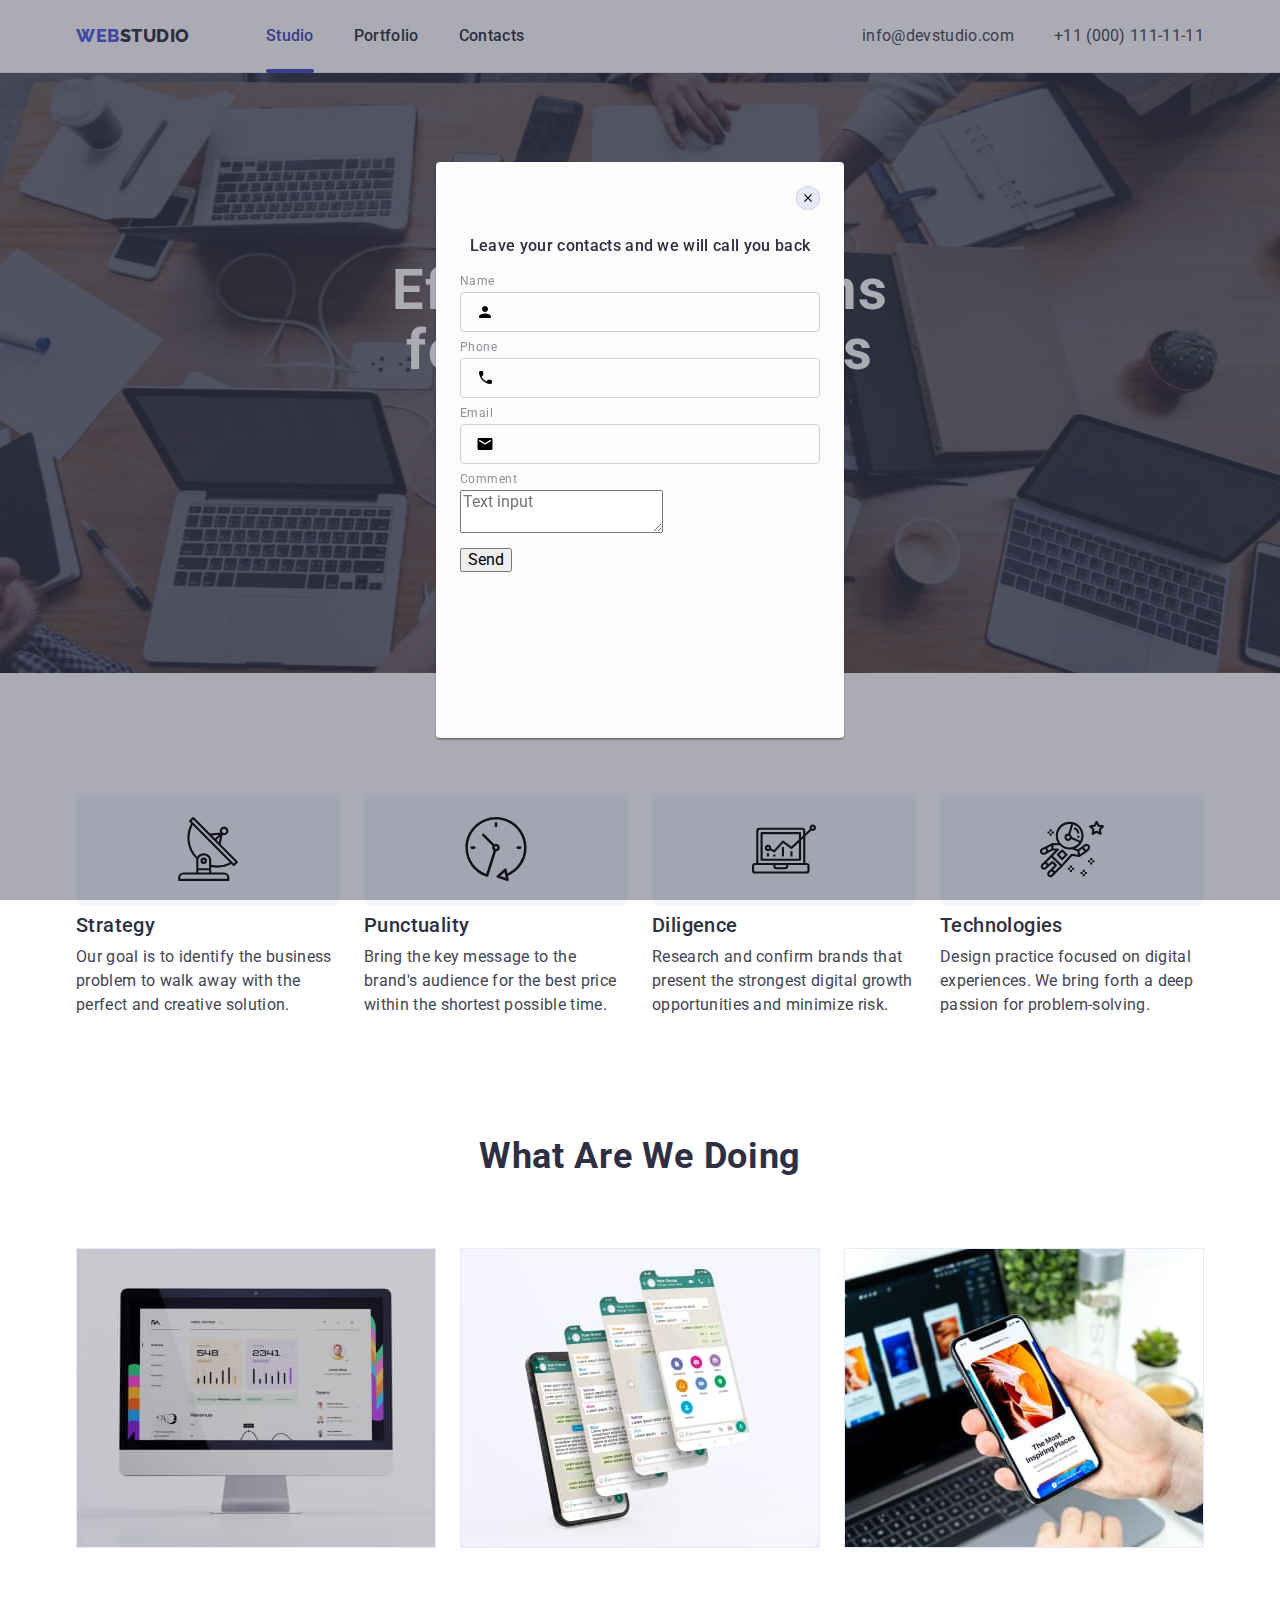
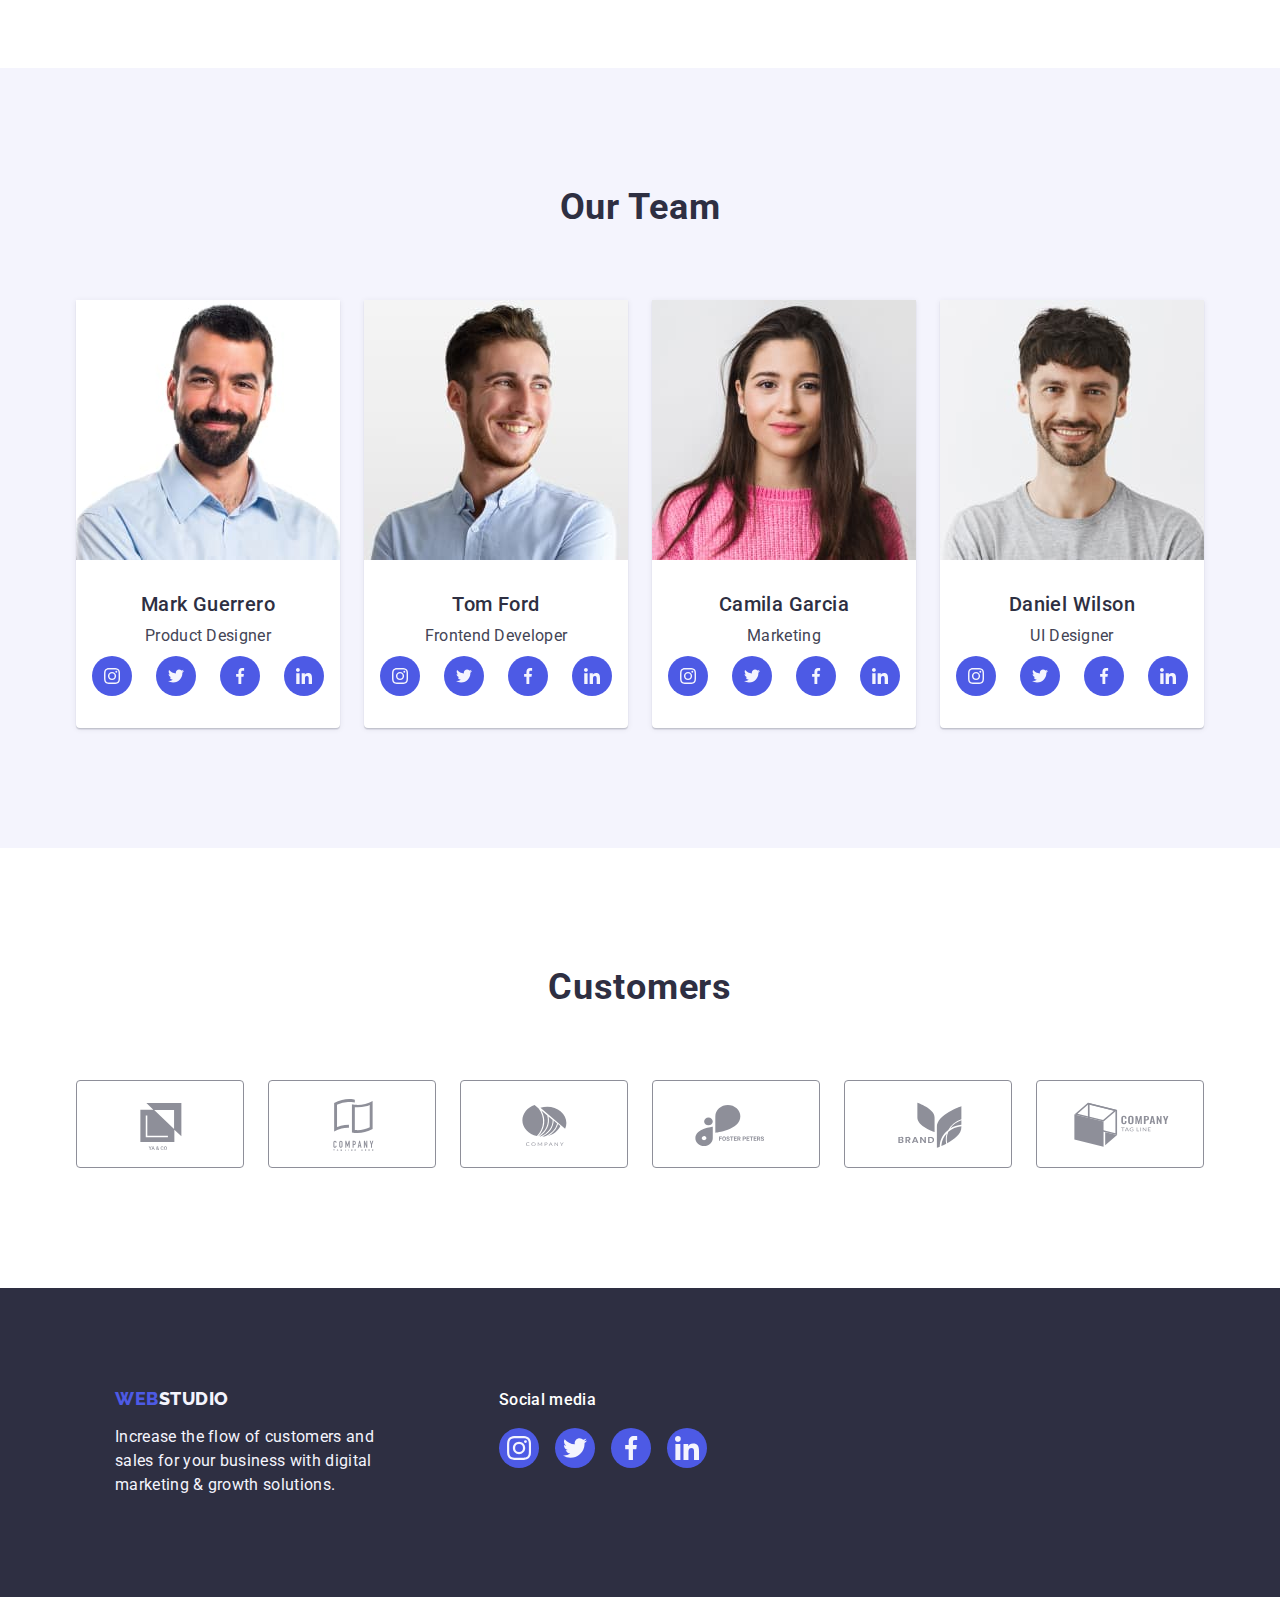
==== index.html @ f5fd7fa8 "up" ====
<!DOCTYPE html>
<html lang="en">
  <head>
    <meta charset="UTF-8" />
    <meta http-equiv="X-UA-Compatible" content="IE=edge" />
    <meta name="viewport" content="width=device-width, initial-scale=1.0" />
    <title>Web Studio</title>
    <link
      rel="stylesheet"
      href="https://cdn.jsdelivr.net/npm/modern-normalize@1.1.0/modern-normalize.min.css"
    />
    <link rel="preconnect" href="https://fonts.googleapis.com" />
    <link rel="preconnect" href="https://fonts.gstatic.com" crossorigin />
    <link
      href="https://fonts.googleapis.com/css2?family=Raleway:wght@800&family=Roboto:wght@400;500;700;900&display=swap"
      rel="stylesheet"
    />
    <link rel="stylesheet" href="./css/style.css" />
  </head>
  <body>
    <!-- Header -->
    <header class="page-header section">
      <div class="container-header">
        <nav class="nav-page">
          <a class="link-logo link" href="./index.html"
            >Web<span class="logo-chank">Studio</span></a
          >
          <ul class="menu-nav list">
            <li class="list-nav">
              <a class="menu-link link underlining" href="./index.html"
                >Studio</a
              >
            </li>
            <li class="list-nav">
              <a class="menu-link link" href="./portfolio.html">Portfolio</a>
            </li>
            <li class="list-nav">
              <a class="menu-link link" href="">Contacts</a>
            </li>
          </ul>
        </nav>
        <address class="address-header">
          <ul class="menu-address list">
            <li class="list-address">
              <a class="menu-link link" href="mailto:info@devstudio.com"
                >info@devstudio.com</a
              >
            </li>
            <li class="list-address">
              <a class="menu-link link" href="tel:+110001111111"
                >+11 (000) 111-11-11</a
              >
            </li>
          </ul>
        </address>
      </div>
    </header>
    <main>
      <!-- Hero  Section 1-->
      <section class="hero section">
        <div class="container-hero">
          <h1 class="title-page">Effective Solutions for Your Business</h1>
          <button class="button-order" type="button" data-modal-open>
            Order Service
          </button>
        </div>
      </section>
      <!-- Skills Section 2 -->
      <section class="skills section">
        <div class="container-skills">
          <h2 class="hidden" hidden>Skills</h2>
          <ul class="menu-skills list">
            <li class="list-skills">
              <div class="icon-container-skills">
                <svg class="icon-svg-skills" width="64" height="64">
                  <use href="./images/icons.svg#icon-antenna"></use>
                </svg>
              </div>
              <h3 class="title-description">Strategy</h3>
              <p class="description">
                Our goal is to identify the business problem to walk away with
                the perfect and creative solution.
              </p>
            </li>
            <li class="list-skills">
              <div class="icon-container-skills">
                <svg class="icon-svg-skills" width="64" height="64">
                  <use href="./images/icons.svg#icon-clock"></use>
                </svg>
              </div>
              <h3 class="title-description">Punctuality</h3>
              <p class="description">
                Bring the key message to the brand's audience for the best price
                within the shortest possible time.
              </p>
            </li>
            <li class="list-skills">
              <div class="icon-container-skills">
                <svg class="icon-svg-skills" width="64" height="64">
                  <use href="./images/icons.svg#icon-diagram"></use>
                </svg>
              </div>
              <h3 class="title-description">Diligence</h3>
              <p class="description">
                Research and confirm brands that present the strongest digital
                growth opportunities and minimize risk.
              </p>
            </li>
            <li class="list-skills">
              <div class="icon-container-skills">
                <svg class="icon-svg-skills" width="64" height="64">
                  <use href="./images/icons.svg#icon-astronaut"></use>
                </svg>
              </div>
              <h3 class="title-description">Technologies</h3>
              <p class="description">
                Design practice focused on digital experiences. We bring forth a
                deep passion for problem-solving.
              </p>
            </li>
          </ul>
        </div>
      </section>
      <!-- Our Work Section 3 -->
      <section class="our-work section">
        <div class="container-our-work">
          <h2 class="title-section">What are we doing</h2>
          <ul class="menu-our-work list">
            <li class="list-our-work">
              <img
                src="./images/work/img-1.jpg"
                alt="monitor that shows the website"
                width="360"
                height="300"
              />
            </li>
            <li class="list-our-work">
              <img
                src="./images/work/img-2.jpg"
                alt="a mobile phone in which the program is depicted on 4 pages"
                width="360"
                height="300"
              />
            </li>
            <li class="list-our-work">
              <img
                src="./images/work/img-3.jpg"
                alt="mobile phone in hand that transfers photos to the laptop on the table"
                width="360"
                height="300"
              />
            </li>
          </ul>
        </div>
      </section>
      <!-- Our Team Section 4 -->
      <section class="our-team section">
        <div class="container-our-team">
          <h2 class="title-section">Our Team</h2>
          <ul class="menu-our-team list">
            <li class="list-our-team">
              <img
                src="./images/team/mark-guerrero.jpg"
                alt="smiling man"
                width="264"
                height="260"
              />
              <div class="container-description">
                <h3 class="title-description">Mark Guerrero</h3>
                <p class="description">Product Designer</p>
                <ul class="menu-social-svg list">
                  <li class="social-list-items">
                    <a href="" class="social-list-link">
                      <svg class="social-svg-icon" width="16" height="16">
                        <use href="./images/icons.svg#icon-instagram"></use>
                      </svg>
                    </a>
                  </li>
                  <li class="social-list-items">
                    <a href="" class="social-list-link">
                      <svg class="social-svg-icon" width="16" height="16">
                        <use href="./images/icons.svg#icon-twitter"></use>
                      </svg>
                    </a>
                  </li>
                  <li class="social-list-items">
                    <a href="" class="social-list-link">
                      <svg class="social-svg-icon" width="16" height="16">
                        <use href="./images/icons.svg#icon-facebook"></use>
                      </svg>
                    </a>
                  </li>
                  <li class="social-list-items">
                    <a href="" class="social-list-link">
                      <svg class="social-svg-icon" width="16" height="16">
                        <use href="./images/icons.svg#icon-linkedin"></use>
                      </svg>
                    </a>
                  </li>
                </ul>
              </div>
            </li>
            <li class="list-our-team">
              <img
                src="./images/team/tom-ford.jpg"
                alt="smiling man"
                width="264"
                height="260"
              />
              <div class="container-description">
                <h3 class="title-description">Tom Ford</h3>
                <p class="description">Frontend Developer</p>
                <ul class="menu-social-svg list">
                  <li class="social-list-items">
                    <a href="" class="social-list-link">
                      <svg class="social-svg-icon" width="16" height="16">
                        <use href="./images/icons.svg#icon-instagram"></use>
                      </svg>
                    </a>
                  </li>
                  <li class="social-list-items">
                    <a href="" class="social-list-link">
                      <svg class="social-svg-icon" width="16" height="16">
                        <use href="./images/icons.svg#icon-twitter"></use>
                      </svg>
                    </a>
                  </li>
                  <li class="social-list-items">
                    <a href="" class="social-list-link">
                      <svg class="social-svg-icon" width="16" height="16">
                        <use href="./images/icons.svg#icon-facebook"></use>
                      </svg>
                    </a>
                  </li>
                  <li class="social-list-items">
                    <a href="" class="social-list-link">
                      <svg class="social-svg-icon" width="16" height="16">
                        <use href="./images/icons.svg#icon-linkedin"></use>
                      </svg>
                    </a>
                  </li>
                </ul>
              </div>
            </li>
            <li class="list-our-team">
              <img
                src="./images/team/camila-garcia.jpg"
                alt="smiling woman"
                width="264"
                height="260"
              />
              <div class="container-description">
                <h3 class="title-description">Camila Garcia</h3>
                <p class="description">Marketing</p>
                <ul class="menu-social-svg list">
                  <li class="social-list-items">
                    <a href="" class="social-list-link">
                      <svg class="social-svg-icon" width="16" height="16">
                        <use href="./images/icons.svg#icon-instagram"></use>
                      </svg>
                    </a>
                  </li>
                  <li class="social-list-items">
                    <a href="" class="social-list-link">
                      <svg class="social-svg-icon" width="16" height="16">
                        <use href="./images/icons.svg#icon-twitter"></use>
                      </svg>
                    </a>
                  </li>
                  <li class="social-list-items">
                    <a href="" class="social-list-link">
                      <svg class="social-svg-icon" width="16" height="16">
                        <use href="./images/icons.svg#icon-facebook"></use>
                      </svg>
                    </a>
                  </li>
                  <li class="social-list-items">
                    <a href="" class="social-list-link">
                      <svg class="social-svg-icon" width="16" height="16">
                        <use href="./images/icons.svg#icon-linkedin"></use>
                      </svg>
                    </a>
                  </li>
                </ul>
              </div>
            </li>
            <li class="list-our-team">
              <img
                src="./images/team/daniel-wilson.jpg"
                alt="smiling man"
                width="264"
                height="260"
              />
              <div class="container-description">
                <h3 class="title-description">Daniel Wilson</h3>
                <p class="description">UI Designer</p>
                <ul class="menu-social-svg list">
                  <li class="social-list-items">
                    <a href="" class="social-list-link">
                      <svg class="social-svg-icon" width="16" height="16">
                        <use href="./images/icons.svg#icon-instagram"></use>
                      </svg>
                    </a>
                  </li>
                  <li class="social-list-items">
                    <a href="" class="social-list-link">
                      <svg class="social-svg-icon" width="16" height="16">
                        <use href="./images/icons.svg#icon-twitter"></use>
                      </svg>
                    </a>
                  </li>
                  <li class="social-list-items">
                    <a href="" class="social-list-link">
                      <svg class="social-svg-icon" width="16" height="16">
                        <use href="./images/icons.svg#icon-facebook"></use>
                      </svg>
                    </a>
                  </li>
                  <li class="social-list-items">
                    <a href="" class="social-list-link">
                      <svg class="social-svg-icon" width="16" height="16">
                        <use href="./images/icons.svg#icon-linkedin"></use>
                      </svg>
                    </a>
                  </li>
                </ul>
              </div>
            </li>
          </ul>
        </div>
      </section>

      <!-- Customers Section 5 -->
      <section class="customers section">
        <div class="container">
          <h2 class="title-section">Customers</h2>
          <ul class="menu-cust-svg">
            <li class="list-item-cust list">
              <a href="" class="link-logo-cust link">
                <svg class="logo-cust-svg" width="104" height="56">
                  <use href="./images/icons.svg#icon-logo-1"></use>
                </svg>
              </a>
            </li>
            <li class="list-item-cust list">
              <a href="" class="link-logo-cust link">
                <svg class="logo-cust-svg" width="104" height="56">
                  <use href="./images/icons.svg#icon-logo-2"></use>
                </svg>
              </a>
            </li>
            <li class="list-item-cust list">
              <a href="" class="link-logo-cust link">
                <svg class="logo-cust-svg" width="104" height="56">
                  <use href="./images/icons.svg#icon-logo-3"></use>
                </svg>
              </a>
            </li>
            <li class="list-item-cust list">
              <a href="" class="link-logo-cust link">
                <svg class="logo-cust-svg" width="104" height="56">
                  <use href="./images/icons.svg#icon-logo-4"></use>
                </svg>
              </a>
            </li>
            <li class="list-item-cust list">
              <a href="" class="link-logo-cust link">
                <svg class="logo-cust-svg" width="104" height="56">
                  <use href="./images/icons.svg#icon-logo-5"></use>
                </svg>
              </a>
            </li>
            <li class="list-item-cust list">
              <a href="" class="link-logo-cust link">
                <svg class="logo-cust-svg" width="104" height="56">
                  <use href="./images/icons.svg#icon-logo-6"></use>
                </svg>
              </a>
            </li>
          </ul>
        </div>
      </section>
    </main>
    <!-- Footer -->
    <footer class="footer-page section">
      <div class="container-footer">
        <div class="container-foot-logo">
          <a class="link-logo link" href="./index.html"
            >Web<span class="logo-chank">Studio</span></a
          >
          <p class="description">
            Increase the flow of customers and sales for your business with
            digital marketing & growth solutions.
          </p>
        </div>
        <div class="container-foot-svg">
          <p class="desc-foot-svg">Social media</p>
          <ul class="menu-social-svg list">
            <li class="social-list-items">
              <a href="" class="social-list-link">
                <svg class="social-svg-icon" width="24" height="24">
                  <use href="./images/icons.svg#icon-instagram"></use>
                </svg>
              </a>
            </li>
            <li class="social-list-items">
              <a href="" class="social-list-link">
                <svg class="social-svg-icon" width="24" height="24">
                  <use href="./images/icons.svg#icon-twitter"></use>
                </svg>
              </a>
            </li>
            <li class="social-list-items">
              <a href="" class="social-list-link">
                <svg class="social-svg-icon" width="24" height="24">
                  <use href="./images/icons.svg#icon-facebook"></use>
                </svg>
              </a>
            </li>
            <li class="social-list-items">
              <a href="" class="social-list-link">
                <svg class="social-svg-icon" width="24" height="24">
                  <use href="./images/icons.svg#icon-linkedin"></use>
                </svg>
              </a>
            </li>
          </ul>
        </div>
      </div>
    </footer>

    <!-- Backdrop JS -->
    <div class="backdrop" data-modal>
      <div class="modal">
        <button class="modal-close-btn" type="button" data-modal-close>
          <svg class="svg-modal-close-btn" width="8" height="8">
            <use href="./images/icons.svg#icon-close-modal"></use>
          </svg>
        </button>

        <!-- DZ-6 -->

        <p class="desc-title-modal-form">
          Leave your contacts and we will call you back
        </p>

        <form class="contact-form">
          <div class="container-lable">
            <label class="form-label" for="user-name">Name</label>
            <div class="container-input-svg">
              <input
                class="contact-form-input"
                type="text"
                name="user-name"
                id="user-name"
                required
                pattern="[a-zA-Zа-яА-ЯіІїЇґҐєЄʼ]+"
              />
              <svg class="svg-cont-input" width="18" height="24">
                <use href="./images/icons.svg#icon-person"></use>
              </svg>
            </div>
          </div>

          <div class="container-lable">
            <label class="form-label" for="tel">Phone</label>
            <div class="container-input-svg">
              <input
                class="contact-form-input"
                type="tel"
                name="tel"
                id="tel"
                required
                pattern="[0-9]{3}-[0-9]{3}-[0-9]{2}-[0-9]{2}"
                title="xxx-xxx-xx-xx"
              />
              <svg class="svg-cont-input" width="18" height="24">
                <use href="./images/icons.svg#icon-phone"></use>
              </svg>
            </div>
          </div>

          <div class="container-lable">
            <label class="form-label" for="mail">Email</label>
            <div class="container-input-svg">
              <input
                class="contact-form-input"
                type="email"
                name="mail"
                id="mail"
                required
              />
              <svg class="svg-cont-input" width="18" height="24">
                <use href="./images/icons.svg#icon-email"></use>
              </svg>
            </div>
          </div>

          <div class="container-lable">
            <label class="form-label" for="comment">Comment</label>
            <textarea
              class="form-textarea"
              name="comment"
              id="comment"
              placeholder="Text input"
            ></textarea>
          </div>

          <!-- 
          <label class="contact-form-field-wrapper">
            <span class="contact-form-field-desc">Comment</span>
            <textarea
              class="contact-form-message"
              name="user_message"
              placeholder="Text input"
            ></textarea>
          </label>

          <label class="contact-form-checkbox-wrapper">
            <input
              class="contact-form-checkbox"
              type="checkbox"
              name="user_policy"
              required
            />
            <svg class="contact-form-own-checkbox" width="20" height="20">
              <use
                class="contact-form-checkmark-icon"
                href="./images/sprite.svg#icon-checkmark"
              ></use>
            </svg>
            I accept the terms and conditions of the Privacy Policy
          </label> -->

          <button type="submit" class="contact-form-submit">Send</button>
        </form>

        <!-- DZ-6 -->
      </div>
    </div>
    <script src="./js/modal.js"></script>
  </body>
</html>
---- css/style.css ----
:root {
  --color-logo: #4d5ae5;
  --color-text-head: #434455;
  --color-text-sec: #2e2f42;
  --color-white-light: #f4f4fd;
  --color-text-hover-focus: #404bbf;
  --bg-color-head: #ffffff;
  --color-border: #e7e9fc;
  --color-svg-logo-cust: #8e8f99;
  --color-svg-social-hov: #31d0aa;
  --trans-time-cubic: 250ms cubic-bezier(0.4, 0, 0.2, 1);
}

h1,
h2,
h3,
p {
  margin-top: 0;
  margin-bottom: 0;
}

ul,
ol {
  margin-top: 0;
  margin-bottom: 0;
  padding-left: 0;
}

img {
  display: block;
}

.list {
  list-style: none;
}

.link {
  text-decoration: none;
}

button {
  cursor: pointer;
}

.section {
  max-width: 1440px;
  margin-left: auto;
  margin-right: auto;
}

body {
  font-family: "Roboto", sans-serif;
  font-size: 16px;
  line-height: 1.5;
  letter-spacing: 0.02em;
  color: var(--color-text-head);
  background-color: var(--bg-color-head);
}

/********** Header **********/
.container-header {
  display: flex;
  width: 1158px;
  margin: 0 auto;
  padding: 0 15px;
}

.page-header .menu-link:hover,
.page-header .menu-link:focus {
  color: var(--color-text-hover-focus);
}

.page-header {
  border-bottom: 1px solid var(--color-border);
  box-shadow: 0px 2px 1px rgba(46, 47, 66, 0.08),
    0px 1px 1px rgba(46, 47, 66, 0.16), 0px 1px 6px rgba(46, 47, 66, 0.08);
}

.nav-page {
  display: flex;
  align-items: center;
}

.menu-nav {
  position: relative;
  display: flex;
  gap: 40px;
}

.link-logo {
  font-family: "Raleway", sans-serif;
  font-weight: 800;
  font-size: 18px;
  line-height: 1.17;
  letter-spacing: 0.03em;
  text-transform: uppercase;
  color: var(--color-logo);
  margin-right: 76px;
}

.nav-page .logo-chank {
  color: var(--color-text-sec);
}

.menu-nav .menu-link {
  font-weight: 500;
  color: var(--color-text-sec);
}

.menu-nav .underlining {
  position: relative;
  color: var(--color-text-hover-focus);
}

.underlining::after {
  position: absolute;
  display: block;
  width: 100%;
  content: "";
  left: 0;
  bottom: -1px;
  height: 4px;
  background-color: var(--color-text-hover-focus);
  border-radius: 2px;
}

.page-header .menu-link {
  display: inline-block;
  padding-top: 24px;
  padding-bottom: 24px;
  transition: color var(--trans-time-cubic);
}

.menu-address {
  display: flex;
  gap: 40px;
}

.address-header {
  font-style: normal;
  margin-left: auto;
}

.menu-address .menu-link {
  color: var(--color-text-head);
}

/********** /Header **********/

/* ********** Hero Section 1 ********** */

.hero {
  padding-top: 188px;
  padding-bottom: 188px;
  background-color: var(--color-text-sec);
  background-image: linear-gradient(
      rgba(46, 47, 66, 0.7),
      rgba(46, 47, 66, 0.7)
    ),
    url("../images/bg/bg.jpg");
  background-size: cover;
  background-position: center;
  background-repeat: no-repeat;
}

.title-page {
  margin-bottom: 48px;
  margin-right: auto;
  margin-left: auto;
  font-weight: 700;
  font-size: 56px;
  line-height: 1.07;
  letter-spacing: 0.02em;
  text-align: center;
  max-width: 496px;
  color: var(--bg-color-head);
}

.button-order {
  margin-right: auto;
  margin-left: auto;
  display: block;
  padding: 16px 32px;
  border: none;
  border-radius: 4px;
  font-weight: 500;
  font-size: 16px;
  line-height: 1.5;
  letter-spacing: 0.04em;
  color: var(--bg-color-head);
  background-color: var(--color-logo);
  box-shadow: 0px 4px 4px rgba(0, 0, 0, 0.15);
  transition: background-color var(--trans-time-cubic);
}

.button-order:hover,
.button-order:focus {
  background-color: var(--color-text-hover-focus);
}
/* ********** /Hero  ********** */

/* ********** Skills Section 2 ********** */

.skills {
  padding-top: 120px;
  padding-bottom: 120px;
}

.container-skills {
  display: flex;
  width: 1158px;
  margin: 0 auto;
  padding: 0 15px;
}

/****** SVG - Skills ******/
.icon-container-skills {
  display: flex;
  justify-content: center;
  align-items: center;
  height: 112px;
  margin-bottom: 8px;
  background: var(--color-white-light);
  border-radius: 4px;
}
/****** /SVG - Skills ******/

.menu-skills {
  display: flex;
  column-gap: 24px;
}

.list-skills {
  width: calc((100% - 3 * 24px) / 4);
}

.title-description {
  margin-bottom: 8px;
  font-weight: 500;
  font-size: 20px;
  line-height: 1.2;
  letter-spacing: 0.02em;
  color: var(--color-text-sec);
}
/* ********** /Skills ********** */

/* ********** Our Work Section 3 ********** */

.our-work {
  padding-bottom: 120px;
}

.container-our-work {
  width: 1158px;
  margin: 0 auto;
  padding: 0 15px;
}

.menu-our-work {
  display: flex;
  column-gap: 24px;
}

.list-our-work {
  width: calc((100% - 2 * 24px) / 3);
}

.title-section {
  margin-bottom: 72px;
  font-weight: 700;
  font-size: 36px;
  line-height: 1.1;
  text-align: center;
  letter-spacing: 0.02em;
  text-transform: capitalize;
  color: var(--color-text-sec);
}
/* ********** /Our Work ********** */

/* ********** Our Team Section 4 ********** */

.our-team {
  background-color: var(--color-white-light);
  padding-top: 120px;
  padding-bottom: 120px;
}

.container-our-team {
  width: 1158px;
  margin: 0 auto;
  padding: 0 15px;
}

.menu-our-team {
  display: flex;
  column-gap: 24px;
}

.list-our-team {
  background-color: var(--bg-color-head);
  width: calc((100% - 2 * 24px) / 3);
  border-radius: 0px 0px 4px 4px;
  box-shadow: 0px 1px 6px rgba(46, 47, 66, 0.08),
    0px 1px 1px rgba(46, 47, 66, 0.16), 0px 2px 1px rgba(46, 47, 66, 0.08);
}

.container-description {
  padding: 32px 0;
}

.container-description .title-description {
  text-align: center;
  margin-bottom: 8px;
}

.container-description .description {
  text-align: center;
  margin-bottom: 8px;
}

/****** SVG - Our Team  ******/
.menu-social-svg {
  display: flex;
  justify-content: center;
  gap: 24px;
}

.social-list-items {
  display: flex;
  justify-content: center;
  align-items: center;
  width: 40px;
  height: 40px;
  border-radius: 50%;
}

.social-list-link {
  width: 100%;
  height: 100%;
  background-color: var(--color-logo);
  border-radius: 50%;
  display: flex;
  justify-content: center;
  align-items: center;
  transition: background-color var(--trans-time-cubic);
}

.social-list-link:hover,
.social-list-link:focus {
  background-color: var(--color-text-hover-focus);
}

.social-svg-icon {
  fill: var(--color-white-light);
}
/****** /SVG ******/

/* ********** /Our Team ********** */

/* ********** Customers Section 5 ********** */

.customers {
  padding: 120px 0;
}

.container {
  width: 1158px;
  margin: 0 auto;
  padding: 0 15px;
}

/****** SVG - Custumers ******/
.menu-cust-svg {
  display: flex;
  gap: 24px;
}

.list-item-cust {
  width: calc((100% - 5 * 24px) / 6);
  height: 88px;
}

.link-logo-cust {
  display: flex;
  justify-content: center;
  align-items: center;
  width: 100%;
  height: 100%;
  border-radius: 4px;

  border: 1px solid var(--color-svg-logo-cust);
  color: var(--color-svg-logo-cust);

  transition: border-color var(--trans-time-cubic),
    color var(--trans-time-cubic);
}

.link-logo-cust:hover,
.link-logo-cust:focus {
  border-color: var(--color-text-hover-focus);
  color: var(--color-text-hover-focus);
}

.logo-cust-svg {
  fill: currentColor;
}
/****** /SVG - Custumers ******/

/* ********** /Customers ********** */

/* ********** Footer ********** */
.footer-page {
  padding: 100px;
  background-color: var(--color-text-sec);
}

.container-footer {
  display: flex;
  align-items: baseline;
  width: 1158px;
  margin: 0 auto;
  padding: 0 15px;
}

.footer-page .description {
  max-width: 264px;
  color: var(--color-white-light);
}

.footer-page .logo-chank {
  color: var(--color-white-light);
}

.footer-page .link-logo {
  display: inline-block;
  margin-bottom: 16px;
}

.container-foot-logo {
  margin-right: 120px;
}

.desc-foot-svg {
  font-weight: 500;
  font-size: 1.5;
  line-height: 24px;
  margin-bottom: 16px;
  color: var(--bg-color-head);
}

/****** SVG - Footer ******/

.container-foot-svg .menu-social-svg {
  gap: 16px;
}

.container-foot-svg .social-list-link:hover,
.container-foot-svg .social-list-link:focus {
  background-color: var(--color-svg-social-hov);
}
/****** /SVG - Footer ******/

/* ********** Hero-Portfolio ********** */

.hero-portfolio {
  padding-top: 96px;
  padding-bottom: 120px;
}

.container-portfolio {
  width: 1158px;
  margin: 0 auto;
  padding: 0 15px;
}

.menu-button {
  display: flex;
  justify-content: center;
  margin-bottom: 72px;
  column-gap: 24px;
}

.button-filter {
  padding: 12px 24px;
  font-weight: 500;
  font-size: 16px;
  line-height: 1.5;
  align-items: center;
  text-align: center;
  letter-spacing: 0.04em;
  color: var(--color-logo);
  background-color: var(--color-white-light);
  border: 1px solid var(--color-border);
  border-radius: 4px;
  transition: color 250ms cubic-bezier(0.4, 0, 0.2, 1),
    background-color 250ms cubic-bezier(0.4, 0, 0.2, 1),
    box-shadow 250ms cubic-bezier(0.4, 0, 0.2, 1),
    border-color var(--trans-time-cubic);
}

.button-filter:hover,
.button-filter:focus {
  color: var(--bg-color-head);
  background: var(--color-text-hover-focus);
  box-shadow: 0px 3px 1px rgba(0, 0, 0, 0.1), 0px 2px 1px rgba(0, 0, 0, 0.08),
    0px 2px 2px rgba(0, 0, 0, 0.12);
  border: 1px solid transparent;
}

.menu-img-card-portf {
  display: flex;
  flex-wrap: wrap;
  column-gap: 24px;
  row-gap: 48px;
}

.link-img-card-portf {
  display: block;
  transition: box-shadow 250ms cubic-bezier(0.4, 0, 0.2, 1);
}

.link-img-card-portf:hover,
.link-img-card-portf:focus {
  box-shadow: 0px 1px 6px rgba(46, 47, 66, 0.08),
    0px 1px 1px rgba(46, 47, 66, 0.16), 0px 2px 1px rgba(46, 47, 66, 0.08);
}

.container-card {
  padding: 32px 16px;
  border: 1px solid var(--color-border);
  border-top: none;
}

.list-img-card-portf:first-child {
  width: calc((100% - 48px) / 3);
}

.title-description {
  margin-bottom: 8px;
}

.menu-img-card-portf .description {
  color: var(--color-text-head);
}

/* ********** /Hero-Portfolio ********** */

/*********** Overlay-Portfolio ***********/

.cont-overlay-card-port {
  position: relative;
  overflow: hidden;
}

.overlay {
  width: 100%;
  height: 100%;
  position: absolute;
  padding: 40px 32px;
  background-color: var(--color-logo);
  color: var(--color-white-light);
  left: 0;
  top: 0;

  overflow: auto;
  transform: translate(0, 100%);
  transition: transform var(--trans-time-cubic);
}

.link-img-card-portf:hover .overlay,
.link-img-card-portf:focus .overlay {
  transform: translateY(0%);
}
/*********** /Overlay-Portfolio ***********/

/*********** Modal-Window ***********/

.backdrop {
  position: fixed;
  z-index: 100;
  top: 0;
  left: 0;
  width: 100%;
  height: 100%;
  background-color: rgba(46, 47, 66, 0.4);
  transition: opacity var(--trans-time-cubic),
    visibility var(--trans-time-cubic);
}

.modal {
  position: absolute;
  top: 50%;
  left: 50%;
  padding: 72px 24px 24px 24px;
  transform: translate(-50%, -50%);
  width: 408px;
  background-color: #fcfcfc;
  box-shadow: 0px 1px 1px rgba(0, 0, 0, 0.14), 0px 1px 3px rgba(0, 0, 0, 0.12),
    0px 2px 1px rgba(0, 0, 0, 0.2);
  border-radius: 4px;
  min-height: 576px;
  transition: transform 250ms cubic-bezier(0.4, 0, 0.2, 1);
}

.modal-close-btn {
  padding: 0;
  position: absolute;
  top: 24px;
  right: 24px;
  display: flex;
  justify-content: center;
  align-items: center;
  width: 24px;
  height: 24px;
  border-radius: 50%;

  background-color: var(--color-border);
  border: 1px solid rgba(0, 0, 0, 0.1);

  transition: background-color var(--trans-time-cubic),
    border var(--trans-time-cubic);
}

.modal-close-btn:hover,
.modal-close-btn:focus {
  background-color: var(--color-text-hover-focus);
  border: none;
}

.svg-modal-close-btn {
  transition: fill var(--trans-time-cubic);
}

.modal-close-btn:hover .svg-modal-close-btn,
.modal-close-btn:focus .svg-modal-close-btn {
  fill: var(--bg-color-head);
}

.backdrop.is-hidden {
  opacity: 0;
  visibility: hidden;
  pointer-events: none;
}

/* ******* DZ-6 ******* */

.desc-title-modal-form {
  display: block;
  font-weight: 500;
  font-size: 16px;
  line-height: 1.5;
  text-align: center;
  letter-spacing: 0.02em;
  margin-bottom: 16px;
  color: var(--color-text-sec);
}

.form-label {
  display: block;
  font-size: 12px;
  line-height: 1.17;
  letter-spacing: 0.04em;
  color: var(--color-svg-logo-cust);
  margin-bottom: 4px;
}

.container-lable {
  margin-bottom: 8px;
}

.contact-form-input {
  width: 100%;
  height: 40px;
  border: 1px solid rgba(46, 47, 66, 0.2);
  background-color: transparent;
  outline: transparent;
  border-radius: 4px;
  padding-left: 38px;

  transition: border-color var(--trans-time-cubic);
}

.contact-form-input:focus {
  outline: none;
  border-color: var(--color-logo);
}

.svg-cont-input {
  position: absolute;
  top: 50%;
  left: 16px;
  transform: translateY(-50%);
  transition: fill var(--trans-time-cubic);
}

.contact-form-input:focus ~ .svg-cont-input {
  fill: var(--color-logo);
}

.container-input-svg {
  display: block;
  position: relative;
}

/*********** /Modal-Window ***********/
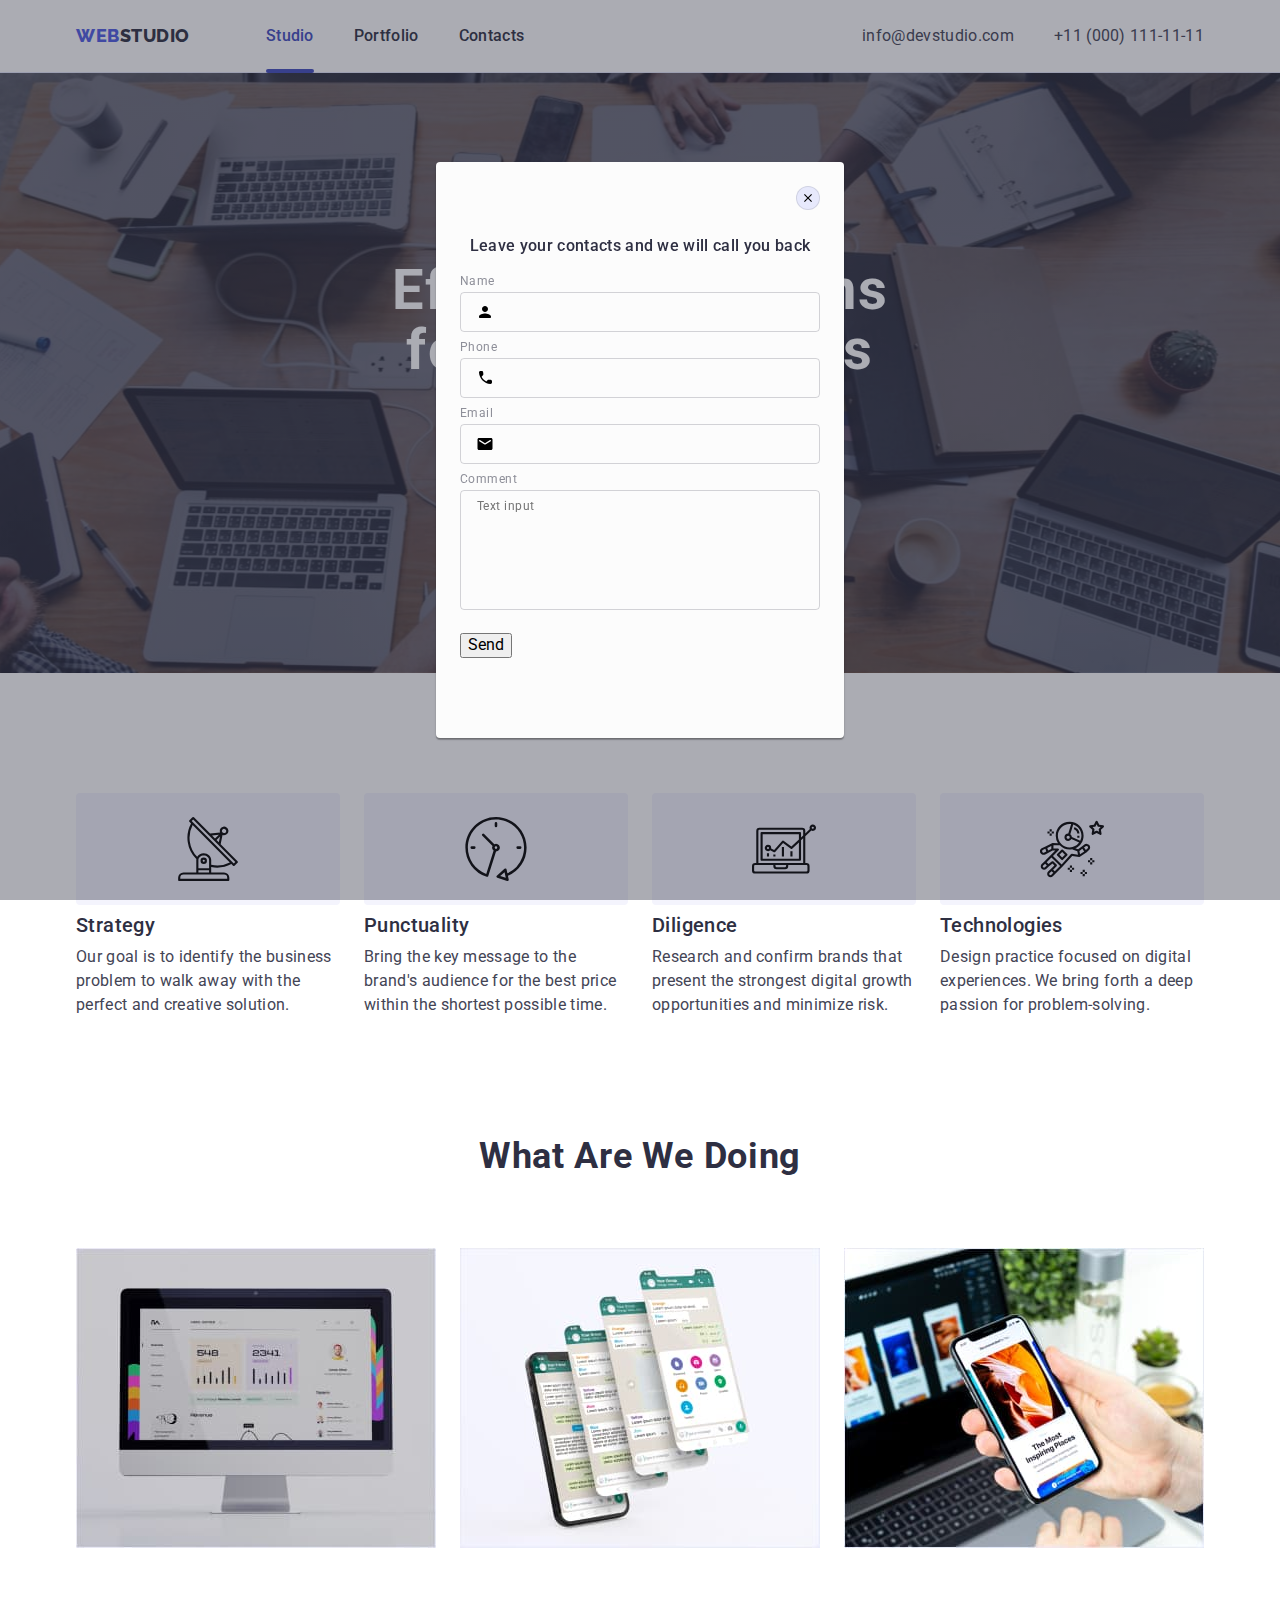
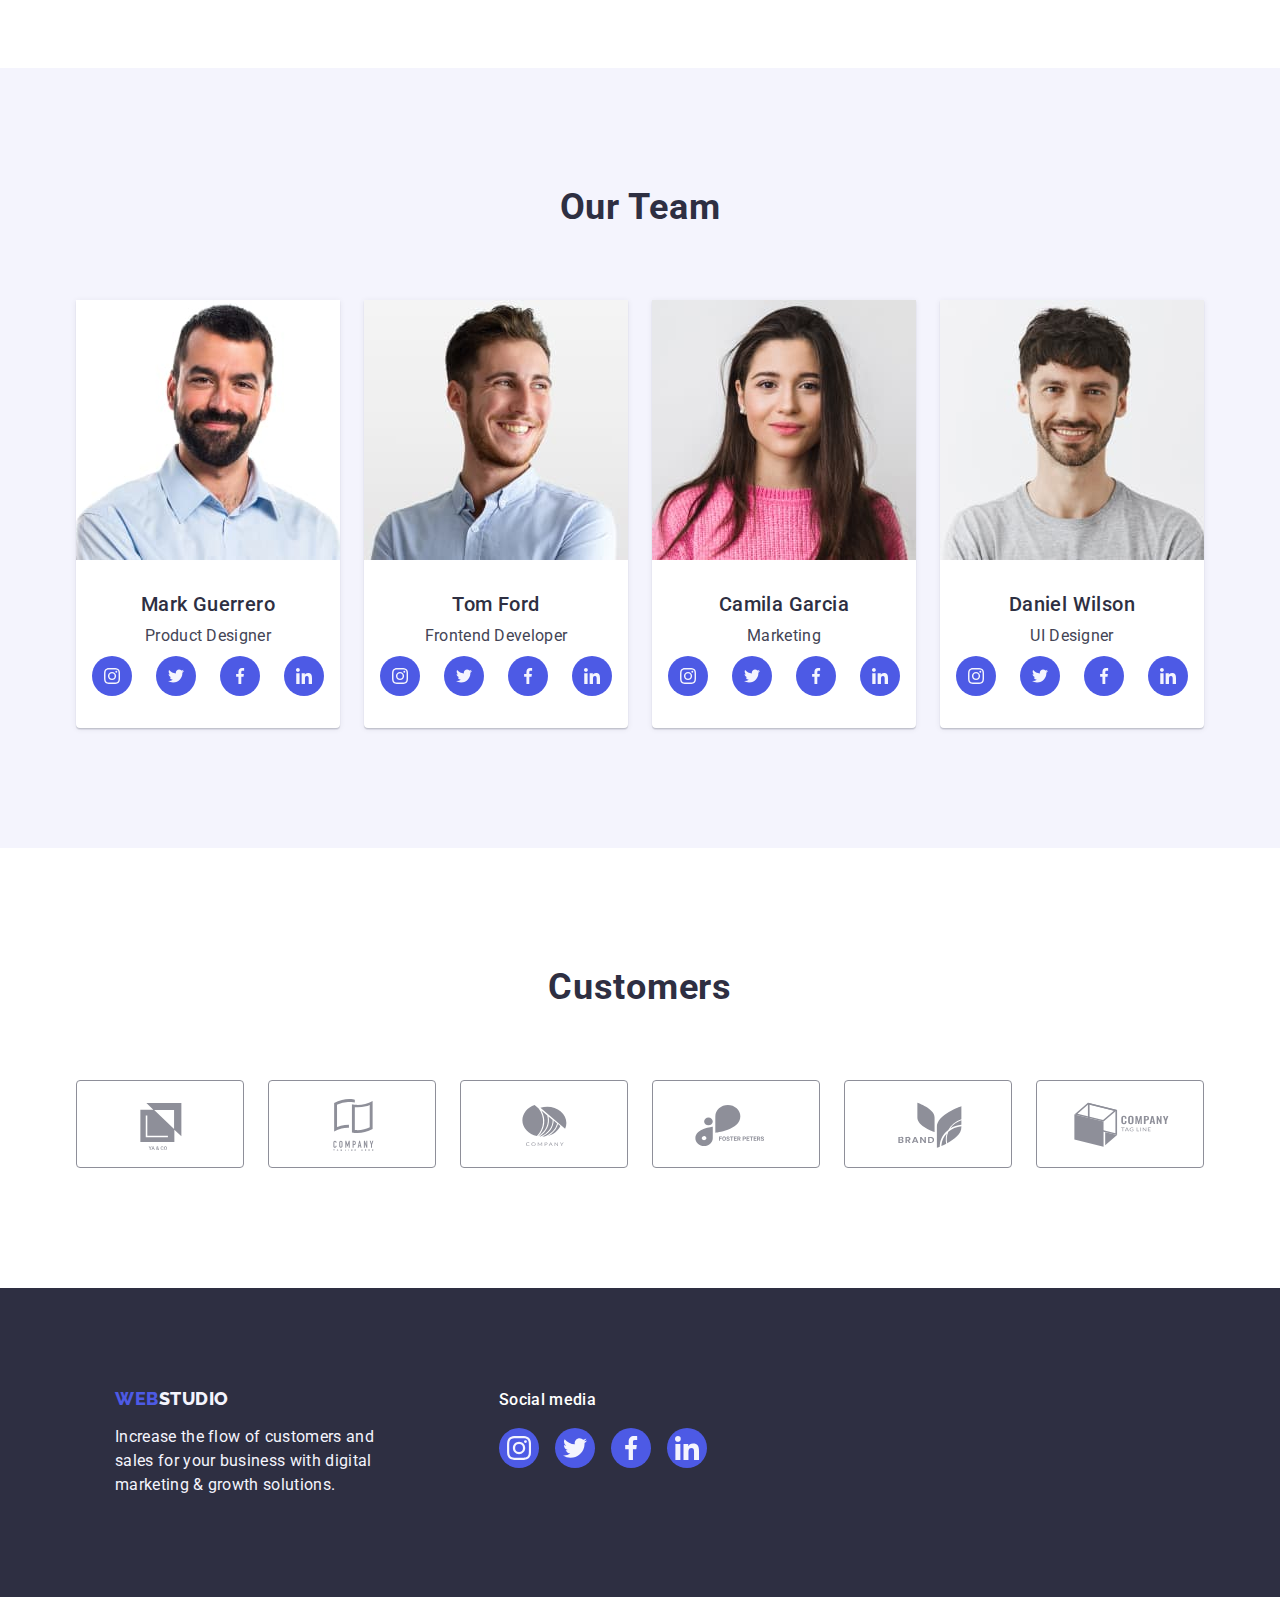
==== commit 5ec28e06: "up" ====
--- a/index.html
+++ b/index.html
@@ -496,12 +496,12 @@
             </div>
           </div>
 
-          <div class="container-lable">
-            <label class="form-label" for="comment">Comment</label>
+          <div class="container-lable-textarea">
+            <label class="form-label" for="user-comment">Comment</label>
             <textarea
-              class="form-textarea"
-              name="comment"
-              id="comment"
+              class="contact-textarea-form-input"
+              name="user-comment"
+              id="user-comment"
               placeholder="Text input"
             ></textarea>
           </div>
--- a/css/style.css
+++ b/css/style.css
@@ -681,7 +681,7 @@
 }
 
 .contact-form-input:focus {
-  outline: none;
+  /* outline: none; */
   border-color: var(--color-logo);
 }
 
@@ -702,4 +702,32 @@
   position: relative;
 }
 
+.container-lable-textarea {
+  margin-bottom: 16px;
+}
+
+.contact-textarea-form-input {
+  width: 100%;
+  padding-left: 16px;
+  padding-top: 8px;
+  height: 120px;
+  font-size: 12px;
+  line-height: 1.17;
+  letter-spacing: 0.04em;
+
+  color: rgba(46, 47, 66, 0.4);
+
+  border: 1px solid rgba(46, 47, 66, 0.2);
+  background-color: transparent;
+  outline: transparent;
+  border-radius: 4px;
+  resize: none;
+  transition: border-color var(--trans-time-cubic);
+}
+
+.contact-form-input:focus {
+  /* outline: none; */
+  border-color: var(--color-logo);
+}
+
 /*********** /Modal-Window ***********/
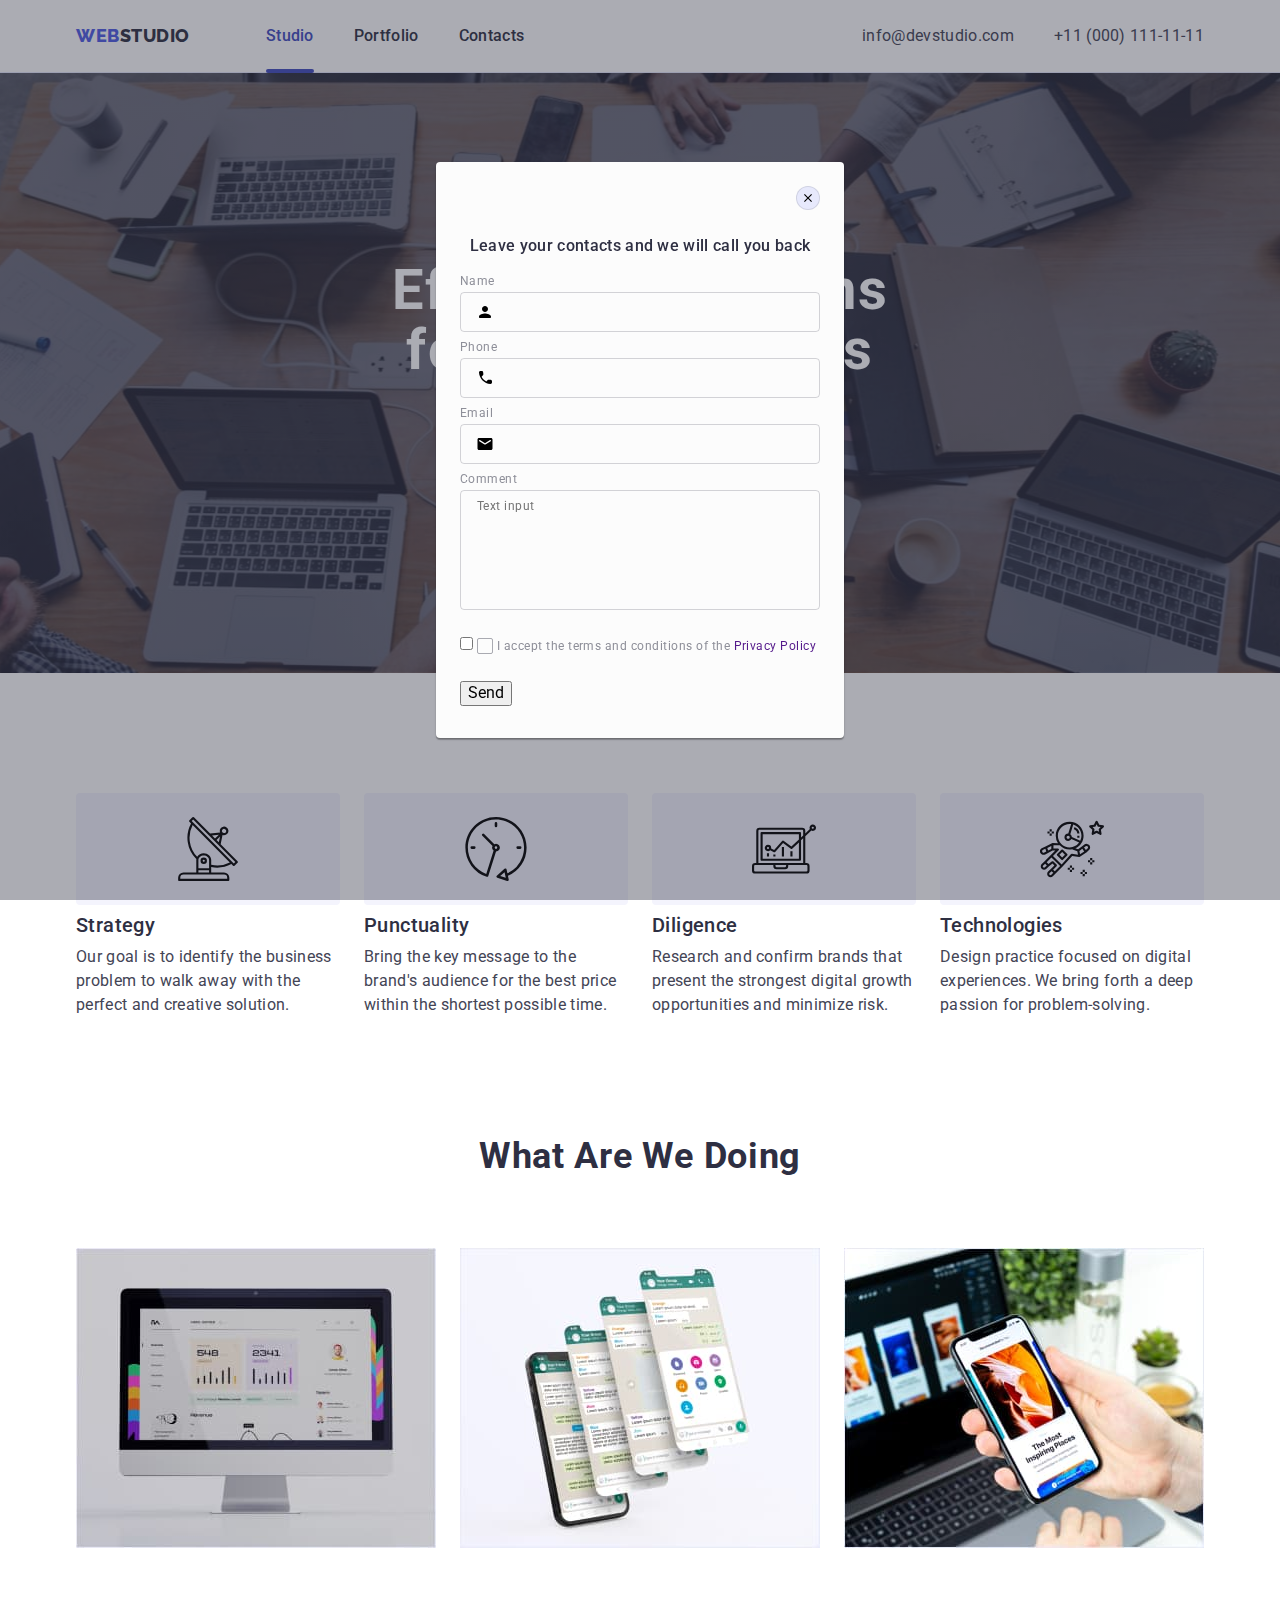
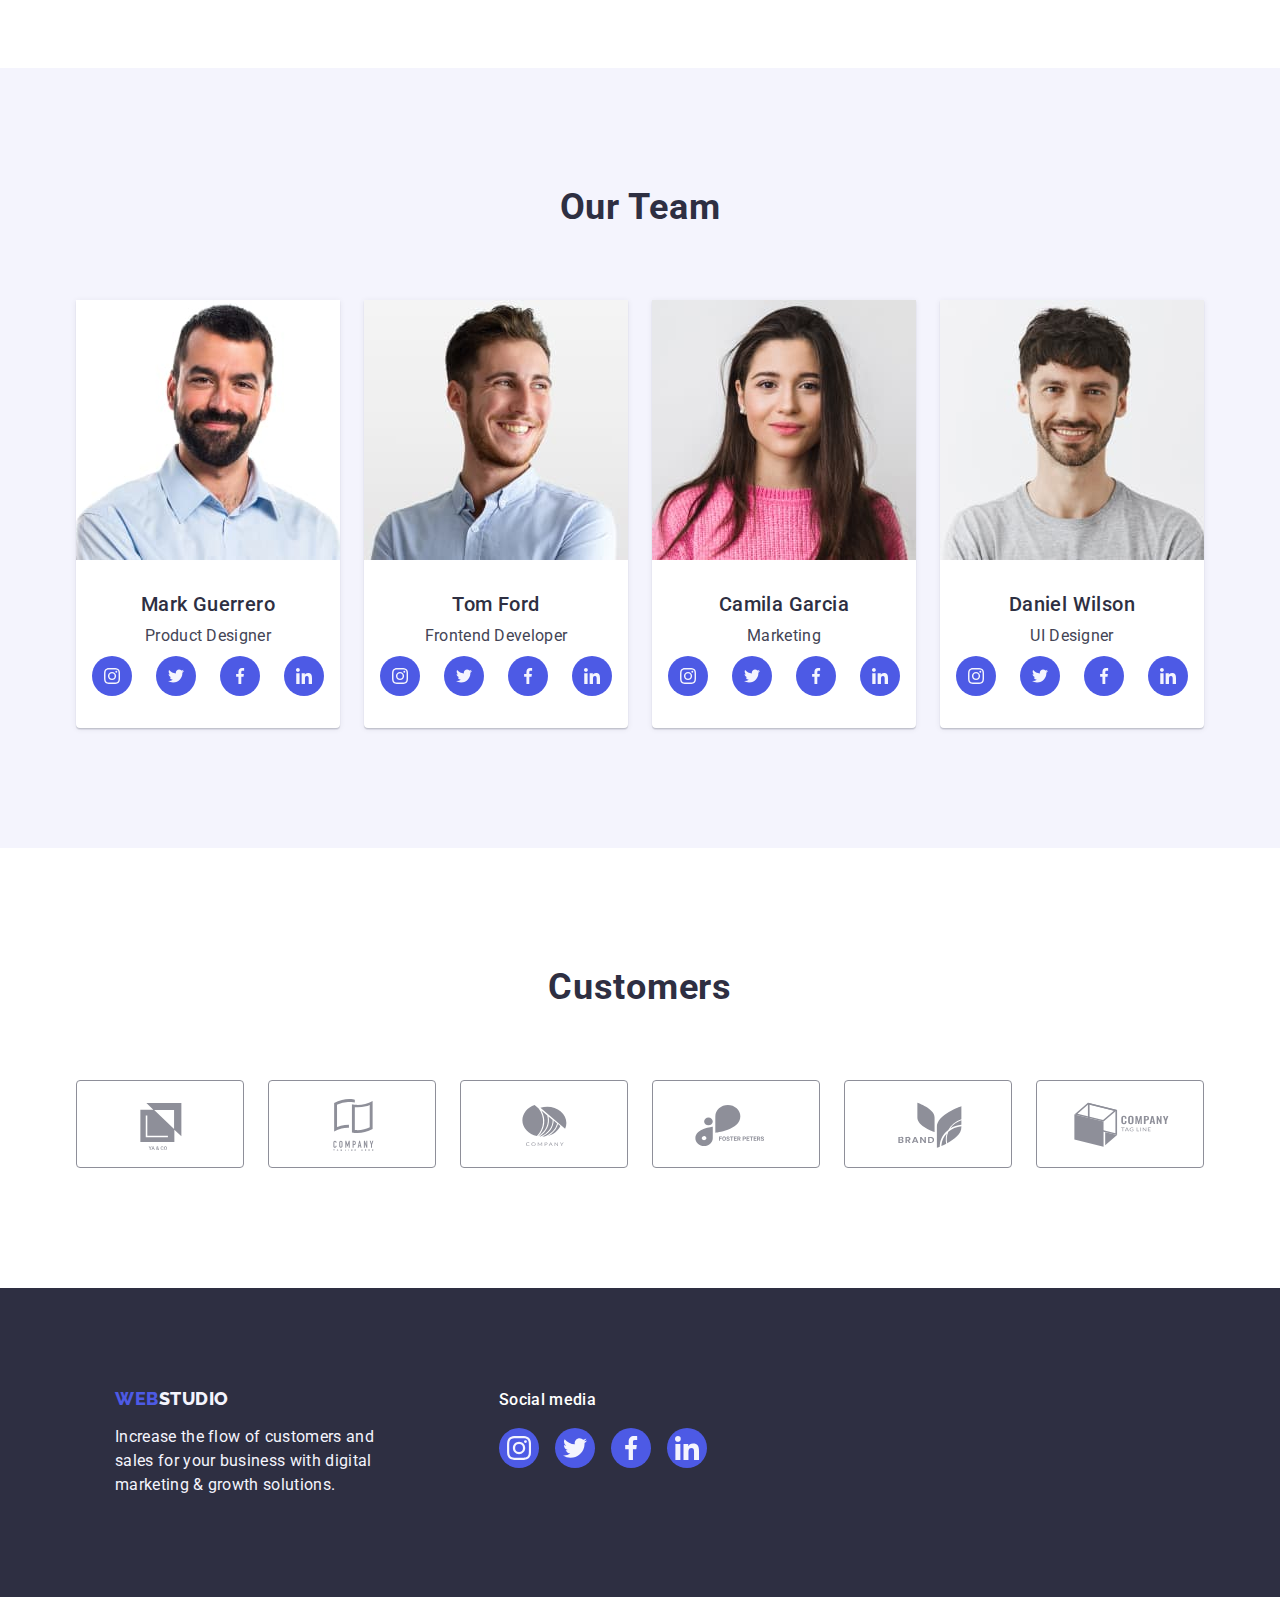
==== commit b004725a: "up" ====
--- a/index.html
+++ b/index.html
@@ -506,31 +506,24 @@
             ></textarea>
           </div>
 
-          <!-- 
-          <label class="contact-form-field-wrapper">
-            <span class="contact-form-field-desc">Comment</span>
-            <textarea
-              class="contact-form-message"
-              name="user_message"
-              placeholder="Text input"
-            ></textarea>
-          </label>
-
-          <label class="contact-form-checkbox-wrapper">
+          <div class="container-chekbox">
             <input
-              class="contact-form-checkbox"
+              class="visually-hidden"
               type="checkbox"
-              name="user_policy"
-              required
+              name="user-privacy"
+              id="user-privacy"
+              value="true"
             />
-            <svg class="contact-form-own-checkbox" width="20" height="20">
-              <use
-                class="contact-form-checkmark-icon"
-                href="./images/sprite.svg#icon-checkmark"
-              ></use>
-            </svg>
-            I accept the terms and conditions of the Privacy Policy
-          </label> -->
+            <label class="form-label-chekbox" for="user-privacy">
+              <span class="container-checkbox-svg"
+                ><svg class="check-icon" width="10" height="8">
+                  <use href="./images/icons.svg#icon-check"></use>
+                </svg>
+              </span>
+              I accept the terms and conditions of the
+              <a href="" class="accept-link link">Privacy Policy</a>
+            </label>
+          </div>
 
           <button type="submit" class="contact-form-submit">Send</button>
         </form>
--- a/css/style.css
+++ b/css/style.css
@@ -681,7 +681,6 @@
 }
 
 .contact-form-input:focus {
-  /* outline: none; */
   border-color: var(--color-logo);
 }
 
@@ -708,8 +707,7 @@
 
 .contact-textarea-form-input {
   width: 100%;
-  padding-left: 16px;
-  padding-top: 8px;
+  padding: 8px 16px;
   height: 120px;
   font-size: 12px;
   line-height: 1.17;
@@ -725,9 +723,30 @@
   transition: border-color var(--trans-time-cubic);
 }
 
-.contact-form-input:focus {
-  /* outline: none; */
+.contact-textarea-form-input:focus {
   border-color: var(--color-logo);
 }
 
+.container-chekbox {
+  margin-bottom: 24px;
+}
+
+.form-label-chekbox {
+  font-size: 12px;
+  line-height: 1.17;
+  letter-spacing: 0.04em;
+  color: var(--color-svg-logo-cust);
+}
+
+.container-checkbox-svg {
+  display: inline-flex;
+  align-items: center;
+  justify-content: center;
+  width: 16px;
+  height: 16px;
+  border: 1px solid rgba(46, 47, 66, 0.4);
+  border-radius: 2px;
+  fill: transparent;
+}
+
 /*********** /Modal-Window ***********/
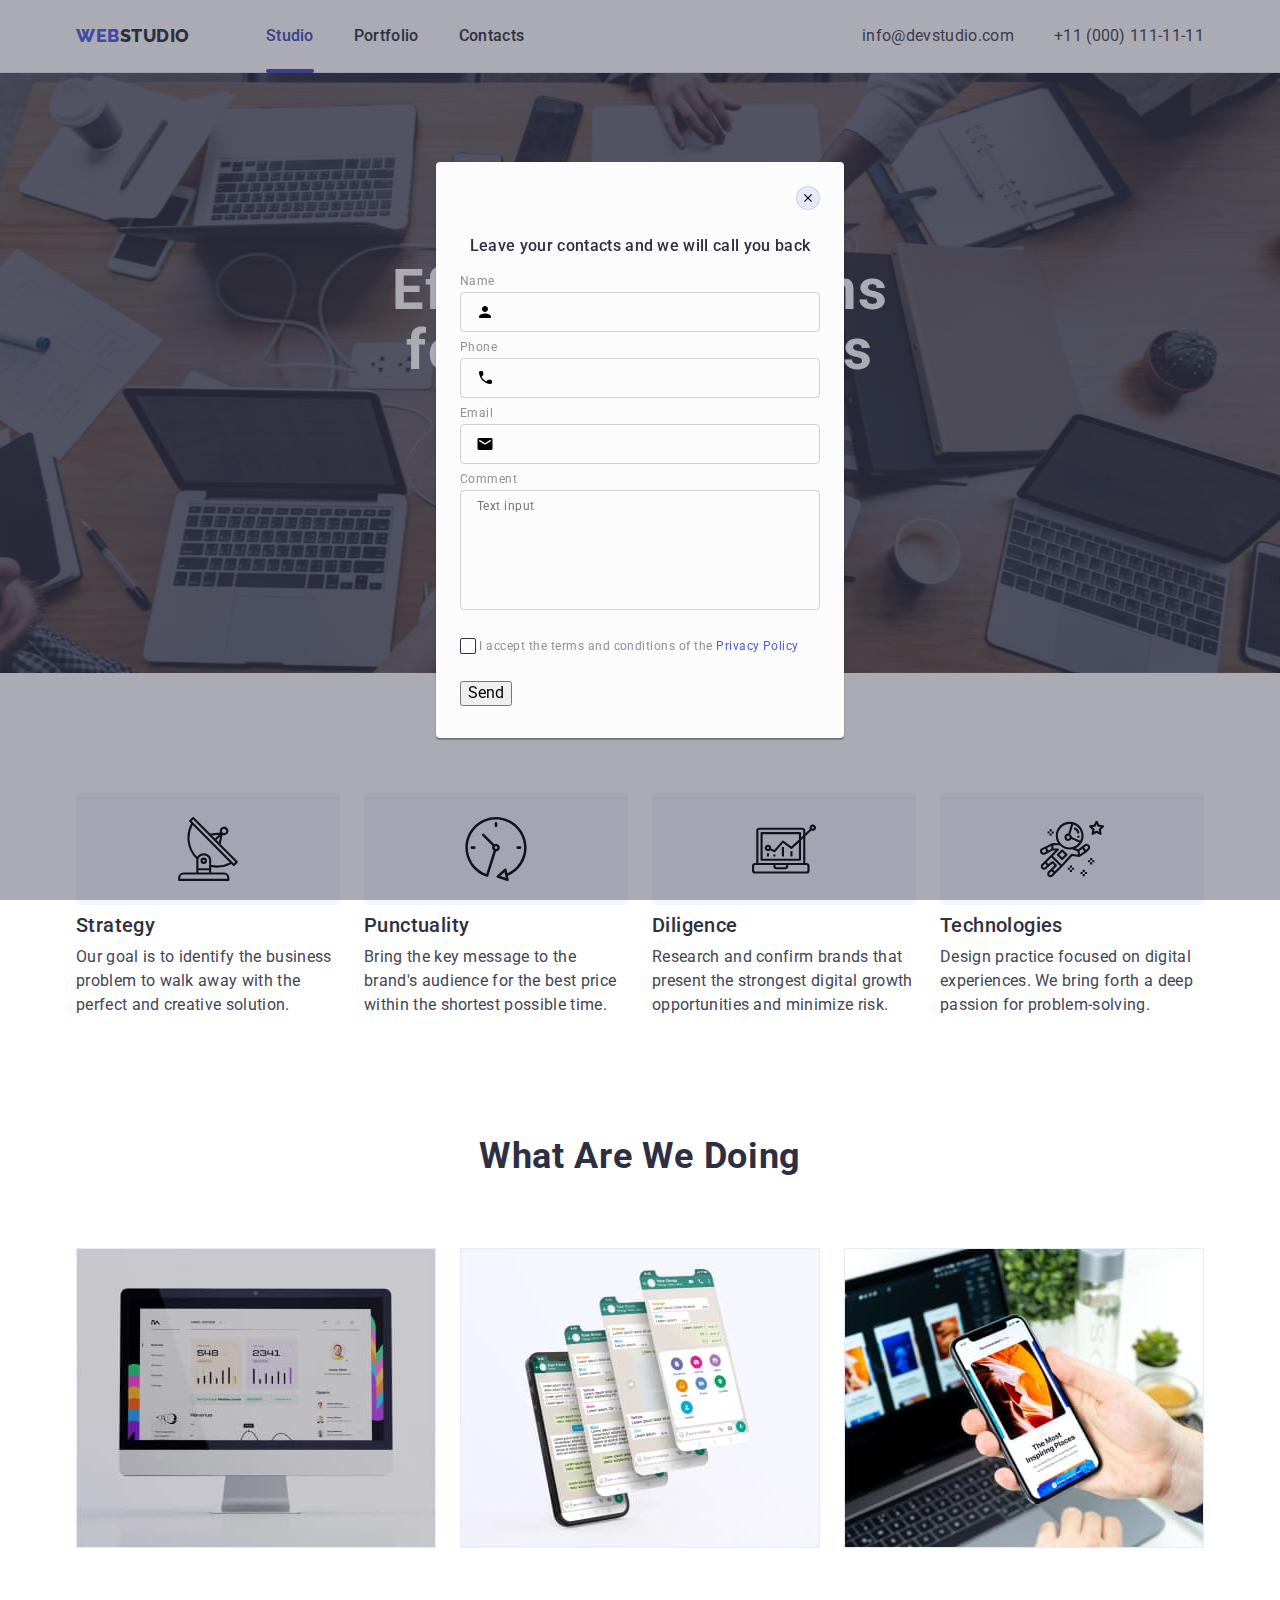
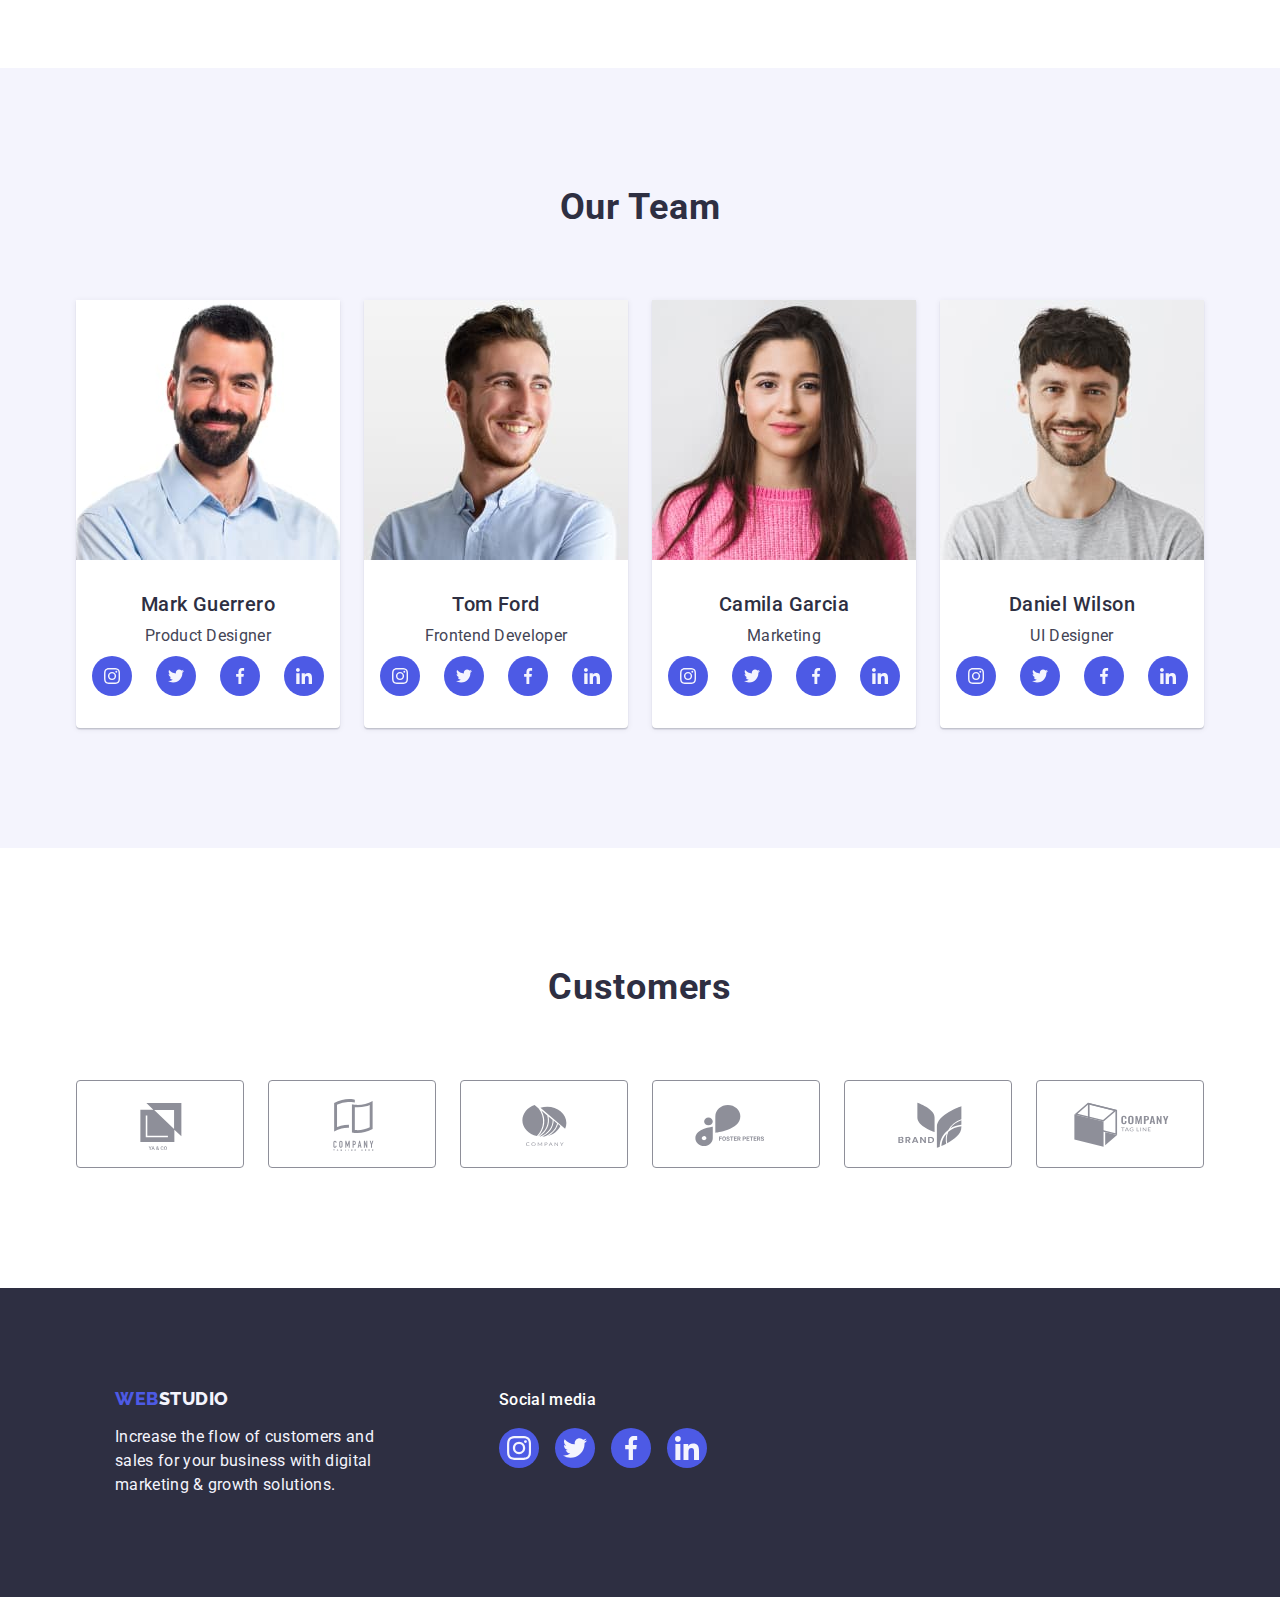
==== commit b28b33e1: "up" ====
--- a/index.html
+++ b/index.html
@@ -508,7 +508,7 @@
 
           <div class="container-chekbox">
             <input
-              class="visually-hidden"
+              class="chek-box visually-hidden"
               type="checkbox"
               name="user-privacy"
               id="user-privacy"
--- a/css/style.css
+++ b/css/style.css
@@ -692,7 +692,7 @@
   transition: fill var(--trans-time-cubic);
 }
 
-.contact-form-input:focus ~ .svg-cont-input {
+.contact-form-input:focus + .svg-cont-input {
   fill: var(--color-logo);
 }
 
@@ -744,9 +744,35 @@
   justify-content: center;
   width: 16px;
   height: 16px;
-  border: 1px solid rgba(46, 47, 66, 0.4);
+  border: 1px solid var(--color-text-sec);
   border-radius: 2px;
   fill: transparent;
 }
 
+.chek-box:checked + .form-label-chekbox .container-checkbox-svg {
+  background-color: var(--color-text-hover-focus);
+  border: none;
+}
+
+.chek-box:checked + .form-label-chekbox .container-checkbox-svg .check-icon {
+  fill: #ffffff;
+  border-color: #404bbf;
+}
+
+.accept-link {
+  color: var(--color-logo);
+}
+
+.visually-hidden {
+  position: absolute;
+  white-space: nowrap;
+  width: 1px;
+  height: 1px;
+  overflow: hidden;
+  border: 0;
+  padding: 0;
+  clip: rect(0 0 0 0);
+  clip-path: inset(50%);
+  margin: -1px;
+}
 /*********** /Modal-Window ***********/
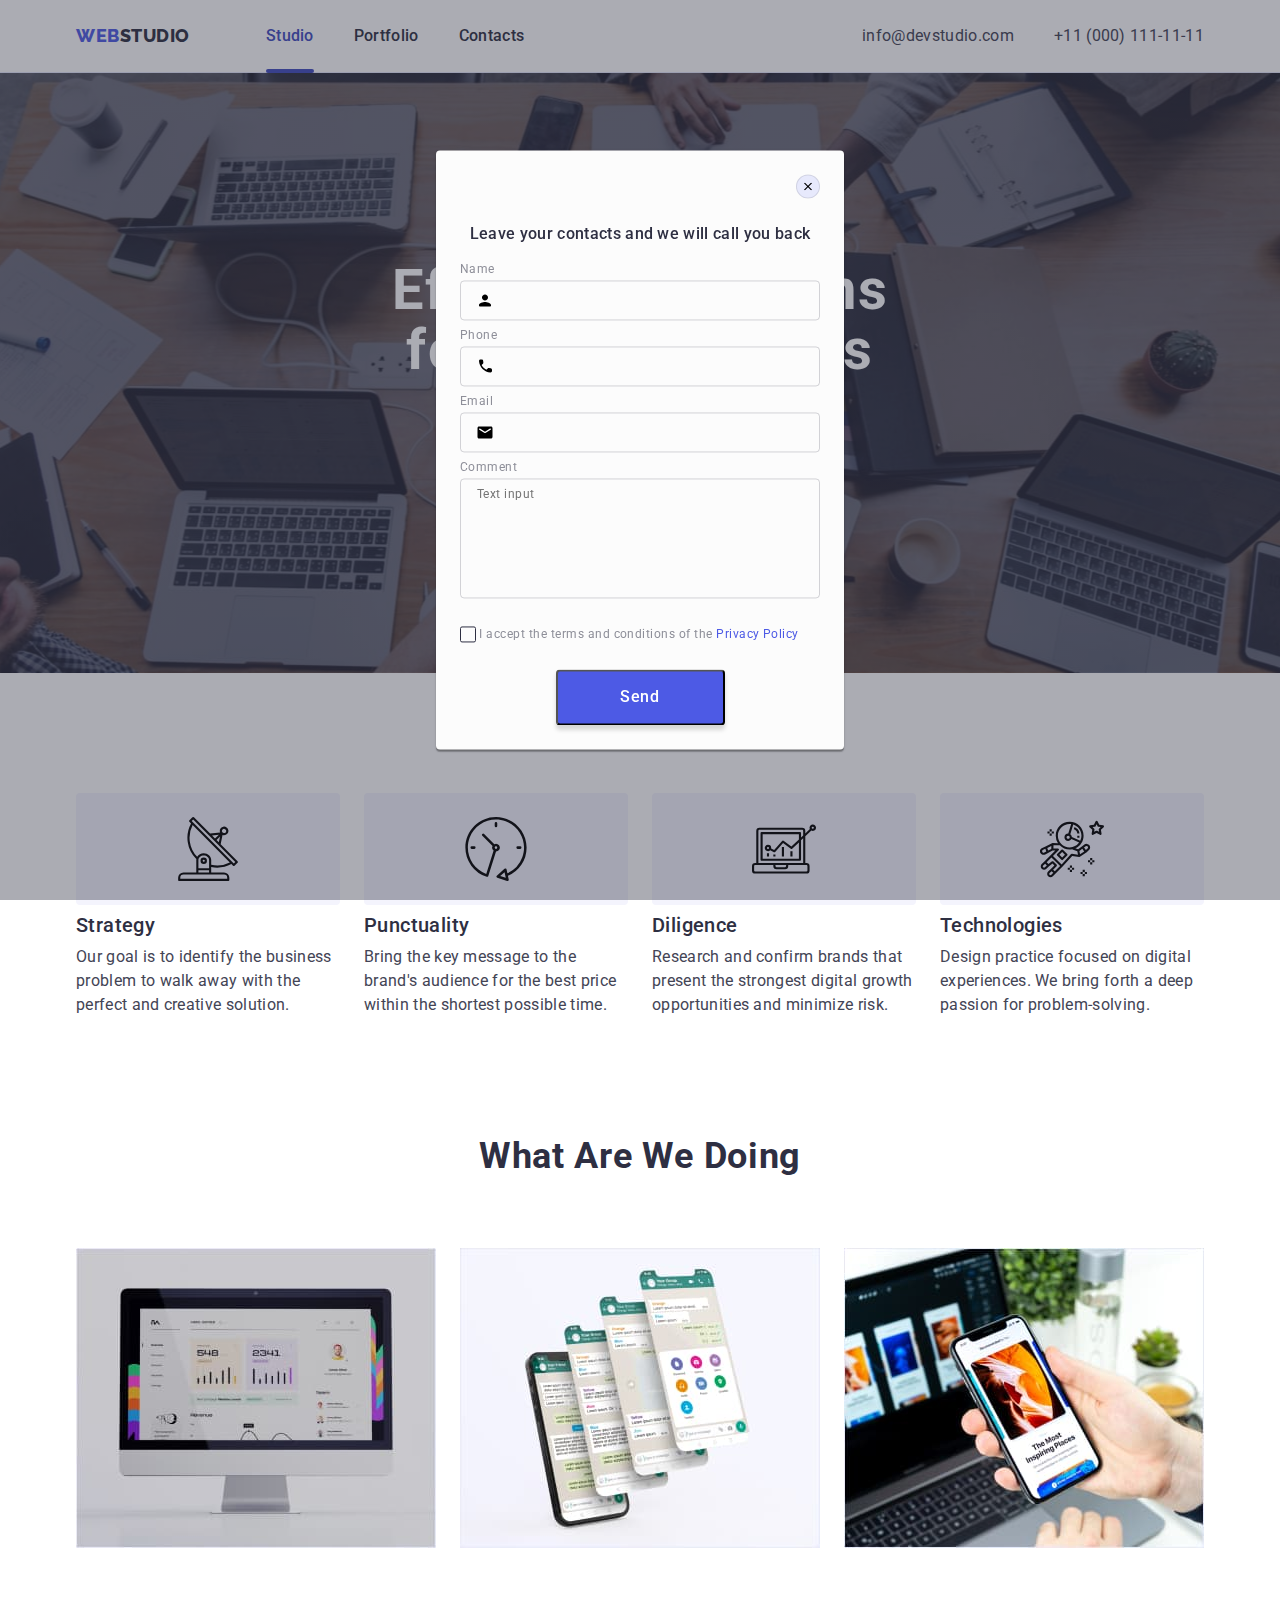
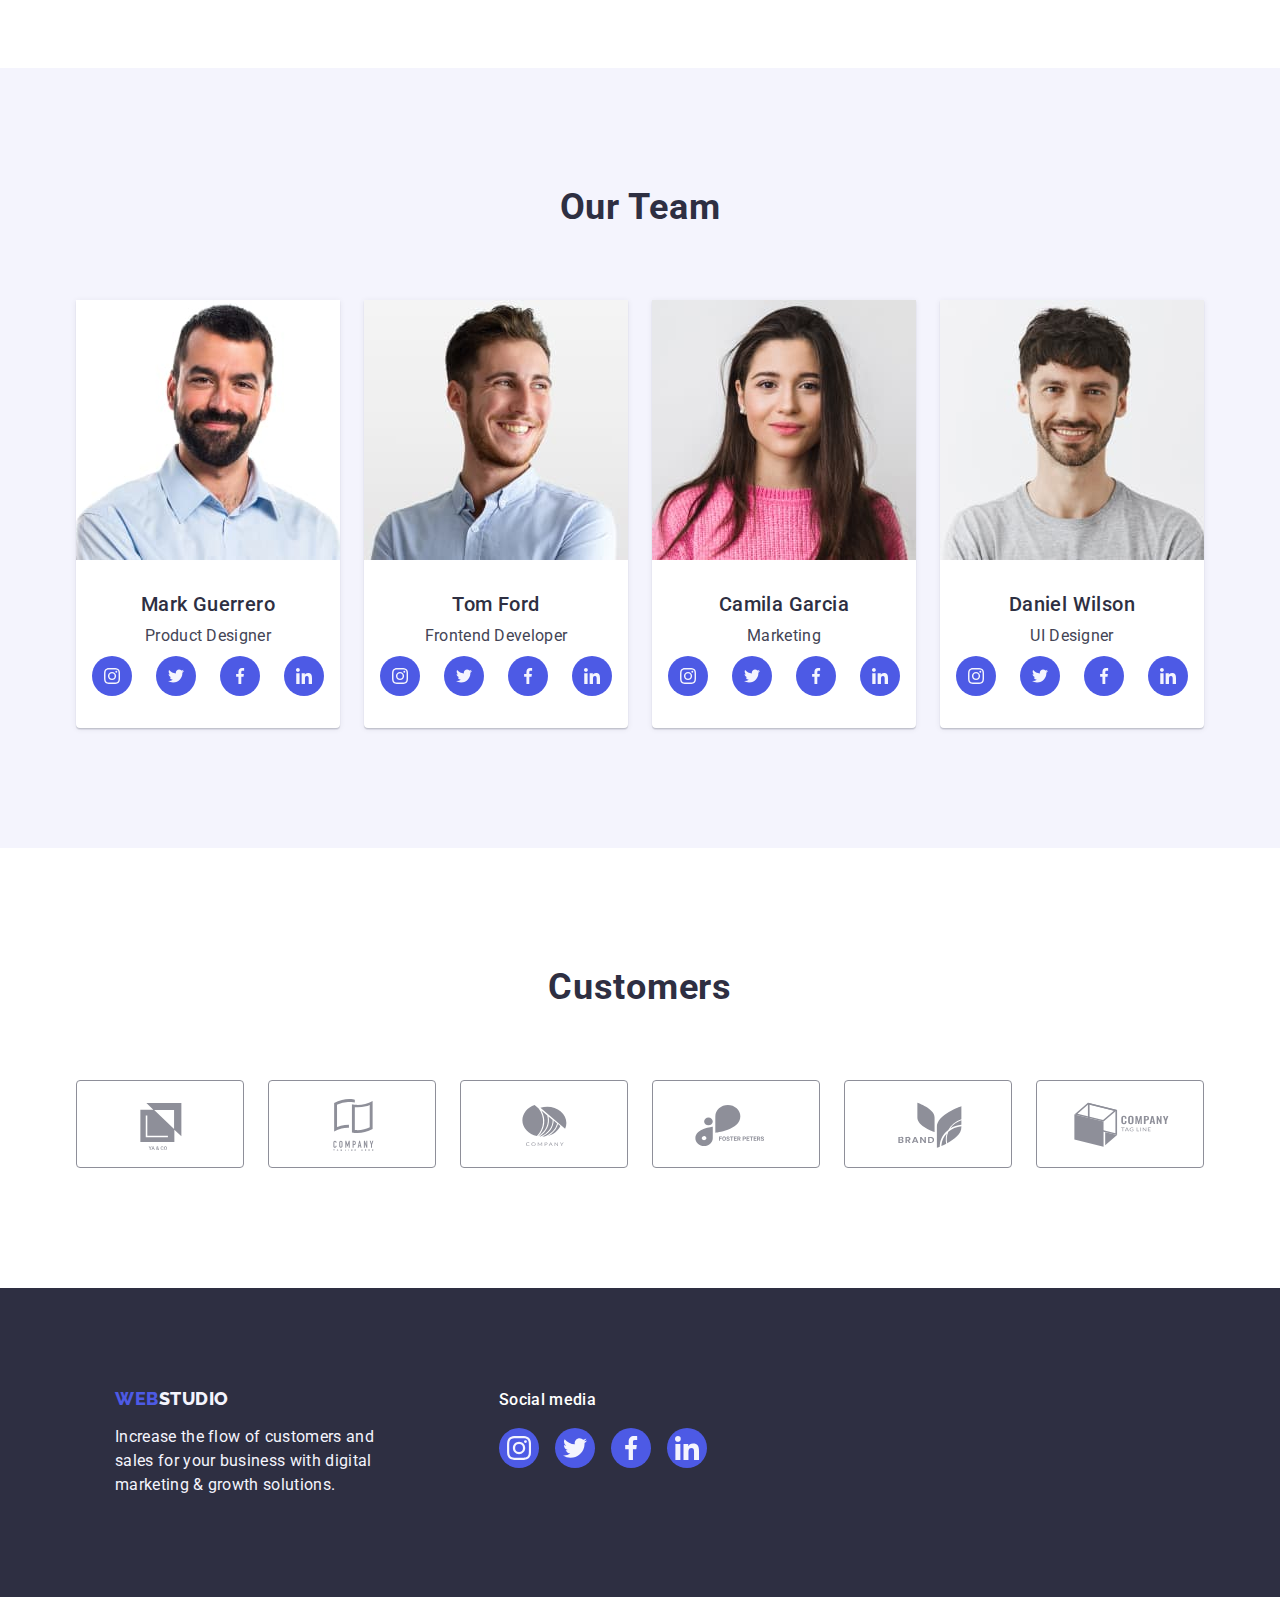
==== commit fbf5e9ae: "up" ====
--- a/index.html
+++ b/index.html
@@ -525,7 +525,7 @@
             </label>
           </div>
 
-          <button type="submit" class="contact-form-submit">Send</button>
+          <button type="submit" class="btn-form-submit">Send</button>
         </form>
 
         <!-- DZ-6 -->
--- a/css/style.css
+++ b/css/style.css
@@ -752,9 +752,6 @@
 .chek-box:checked + .form-label-chekbox .container-checkbox-svg {
   background-color: var(--color-text-hover-focus);
   border: none;
-}
-
-.chek-box:checked + .form-label-chekbox .container-checkbox-svg .check-icon {
   fill: #ffffff;
   border-color: #404bbf;
 }
@@ -775,4 +772,20 @@
   clip-path: inset(50%);
   margin: -1px;
 }
+
+.btn-form-submit {
+  display: block;
+  min-width: 169px;
+  height: 56px;
+  margin: auto;
+  background: var(--color-logo);
+  box-shadow: 0px 4px 4px rgba(0, 0, 0, 0.15);
+  border-radius: 4px;
+
+  font-weight: 500;
+  line-height: 1.5;
+  letter-spacing: 0.04em;
+  color: var(--bg-color-head);
+}
+
 /*********** /Modal-Window ***********/
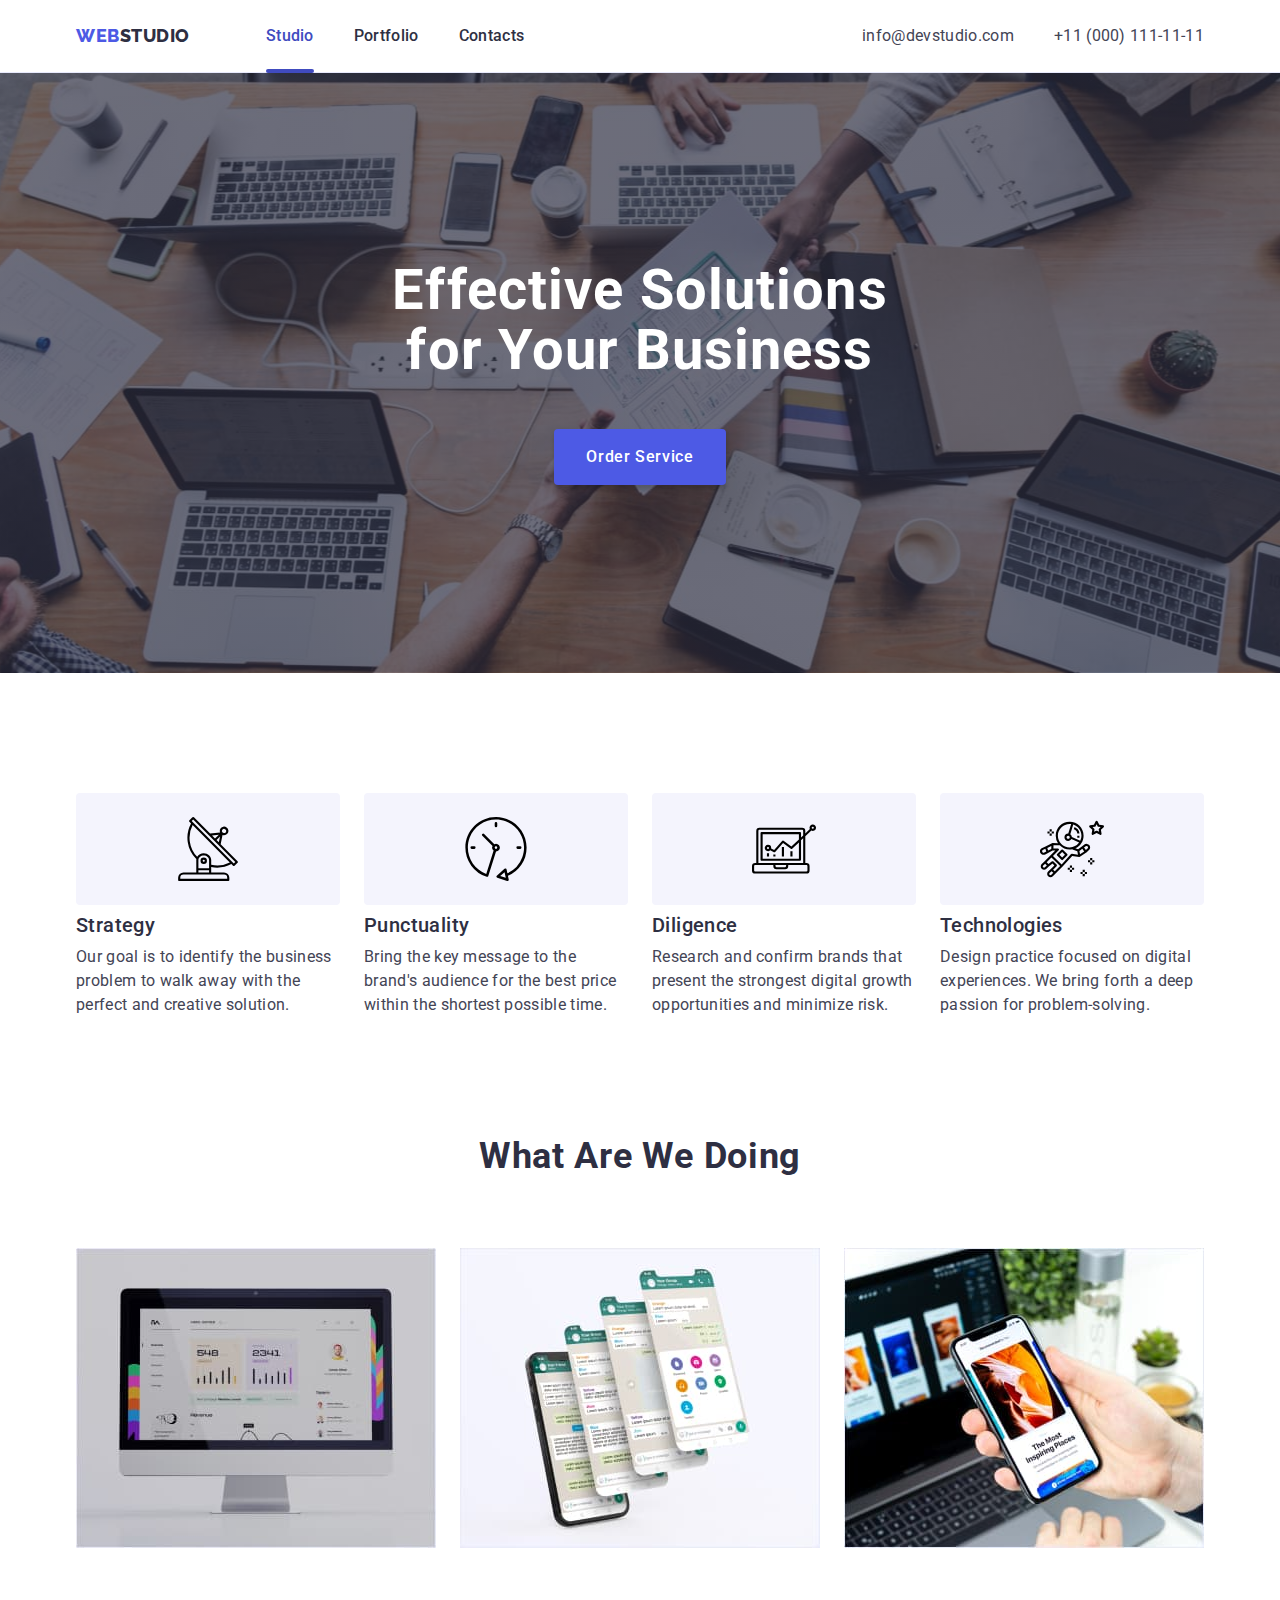
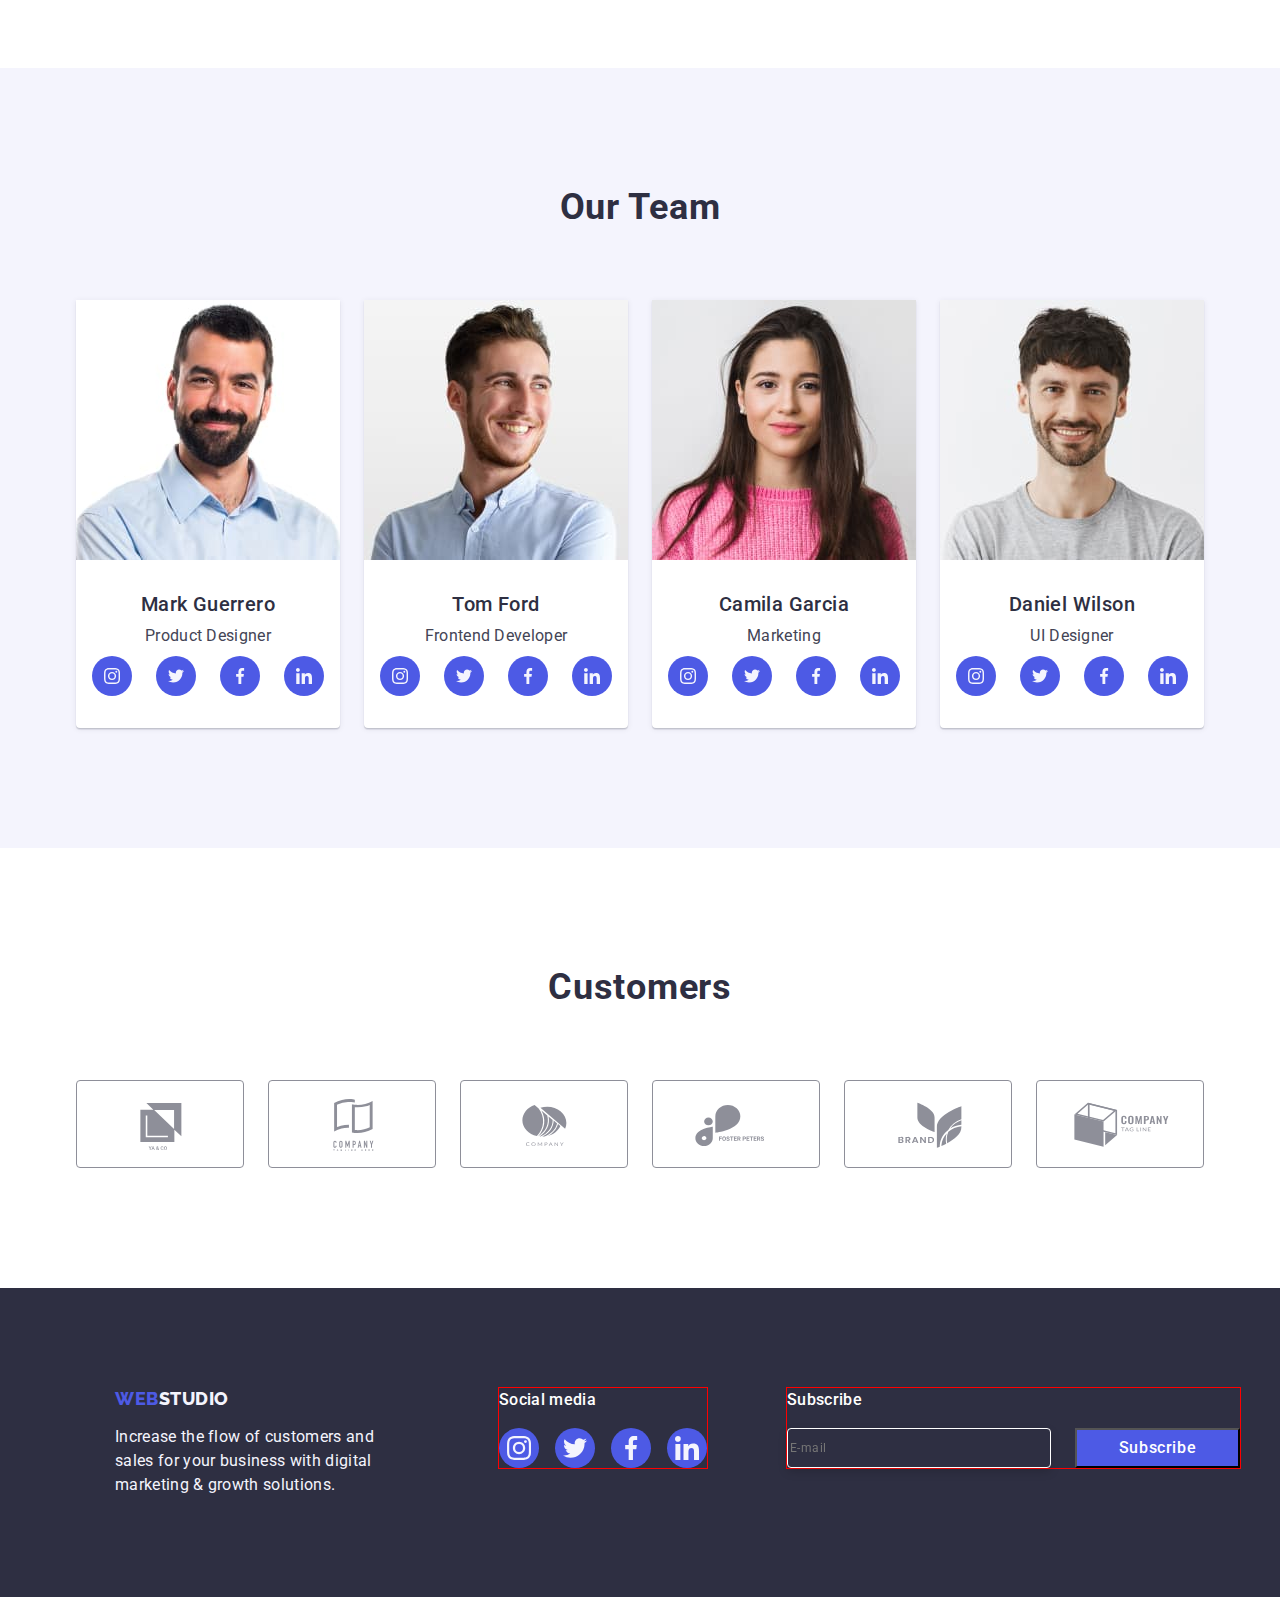
==== commit c8579091: "up" ====
--- a/index.html
+++ b/index.html
@@ -393,6 +393,7 @@
             digital marketing & growth solutions.
           </p>
         </div>
+
         <div class="container-foot-svg">
           <p class="desc-foot-svg">Social media</p>
           <ul class="menu-social-svg list">
@@ -426,11 +427,25 @@
             </li>
           </ul>
         </div>
+
+        <div class="container-footer-form-cont">
+          <p class="desc-foot-svg">Subscribe</p>
+          <form class="cont-form-footer">
+            <label class="form-lable-footer" for="email">
+              <input
+                class="cont-form-inp-footer"
+                type="email"
+                placeholder="E-mail"
+              />
+            </label>
+            <button type="submit" class="btn-foot-subscr">Subscribe</button>
+          </form>
+        </div>
       </div>
     </footer>
 
     <!-- Backdrop JS -->
-    <div class="backdrop" data-modal>
+    <div class="backdrop is-hidden" data-modal>
       <div class="modal">
         <button class="modal-close-btn" type="button" data-modal-close>
           <svg class="svg-modal-close-btn" width="8" height="8">
--- a/css/style.css
+++ b/css/style.css
@@ -450,6 +450,11 @@
 
 /****** SVG - Footer ******/
 
+.container-foot-svg {
+  outline: 1px solid red;
+  margin-right: 80px;
+}
+
 .container-foot-svg .menu-social-svg {
   gap: 16px;
 }
@@ -459,6 +464,48 @@
   background-color: var(--color-svg-social-hov);
 }
 /****** /SVG - Footer ******/
+
+/******  Footer - Form - Subscr ******/
+
+.container-footer-form-cont {
+  outline: 1px solid red;
+}
+
+.cont-form-footer {
+  display: flex;
+}
+
+.form-lable-footer {
+}
+
+.cont-form-inp-footer {
+  width: 264px;
+  height: 40px;
+  margin-right: 24px;
+  font-size: 12px;
+  line-height: 2;
+  letter-spacing: 0.04em;
+  color: #ffffff;
+  border: 1px solid #ffffff;
+  filter: drop-shadow(0px 4px 4px rgba(0, 0, 0, 0.15));
+  border-radius: 4px;
+  background-color: var(--color-text-sec);
+}
+
+.btn-foot-subscr {
+  min-width: 165px;
+  height: 40px;
+
+  font-family: "Roboto";
+  font-weight: 500;
+  font-size: 16px;
+  line-height: 1.5;
+  letter-spacing: 0.04em;
+  color: var(--bg-color-head);
+  background-color: var(--color-logo);
+}
+
+/******  /Footer - Form - Subscr ******/
 
 /* ********** Hero-Portfolio ********** */
 
@@ -747,45 +794,50 @@
   border: 1px solid var(--color-text-sec);
   border-radius: 2px;
   fill: transparent;
-}
-
-.chek-box:checked + .form-label-chekbox .container-checkbox-svg {
+  cursor: pointer;
+}
+
+.chek-box:checked + .form-label-chekbox > .container-checkbox-svg {
   background-color: var(--color-text-hover-focus);
   border: none;
   fill: #ffffff;
   border-color: #404bbf;
 }
 
+.chek-box:focus + .form-label-chekbox > .container-checkbox-svg {
+  border-color: var(--color-logo);
+}
+
 .accept-link {
   color: var(--color-logo);
 }
 
 .visually-hidden {
   position: absolute;
-  white-space: nowrap;
-  width: 1px;
-  height: 1px;
-  overflow: hidden;
-  border: 0;
-  padding: 0;
-  clip: rect(0 0 0 0);
-  clip-path: inset(50%);
-  margin: -1px;
+  appearance: none;
 }
 
 .btn-form-submit {
   display: block;
   min-width: 169px;
   height: 56px;
-  margin: auto;
+  margin: 0 auto;
   background: var(--color-logo);
   box-shadow: 0px 4px 4px rgba(0, 0, 0, 0.15);
   border-radius: 4px;
+  border: none;
 
   font-weight: 500;
   line-height: 1.5;
   letter-spacing: 0.04em;
   color: var(--bg-color-head);
+
+  transition: background-color var(--trans-time-cubic);
+}
+
+.btn-form-submit:hover,
+.btn-form-submit:focus {
+  background-color: var(--color-text-hover-focus);
 }
 
 /*********** /Modal-Window ***********/
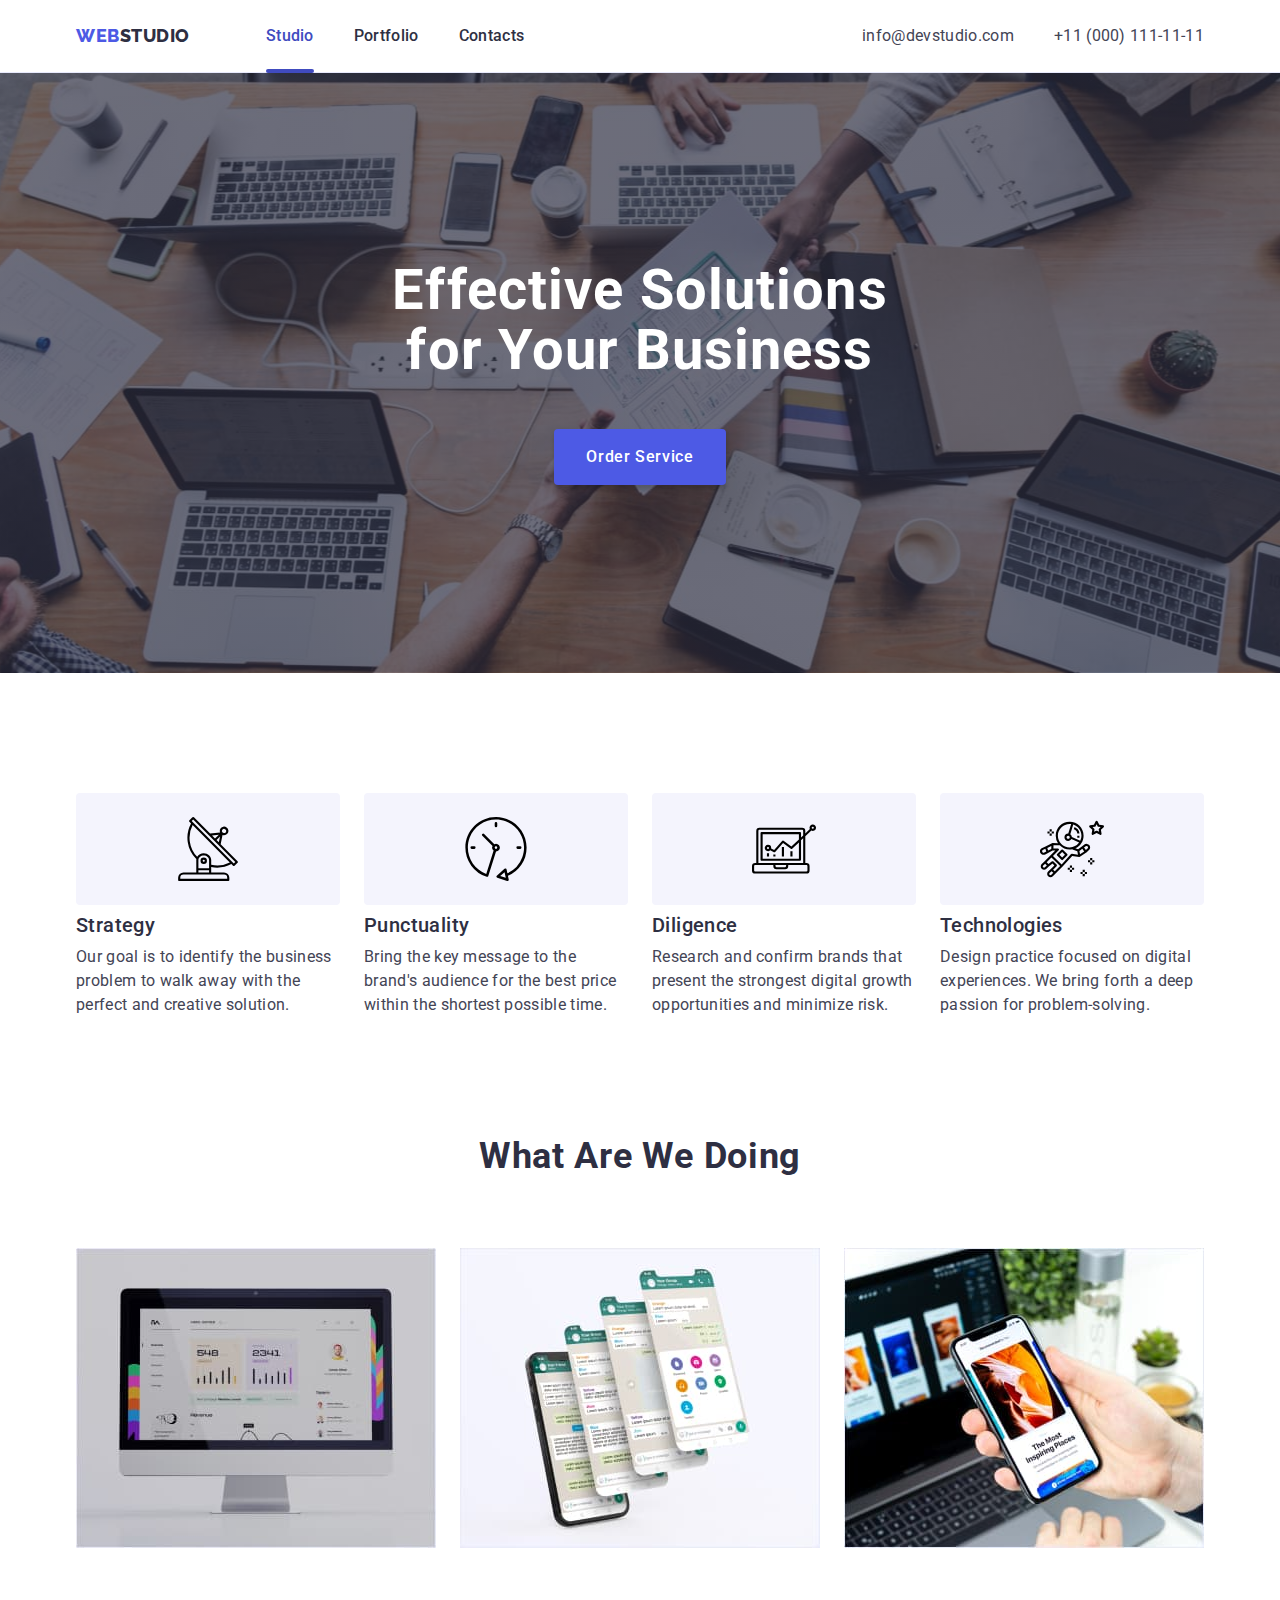
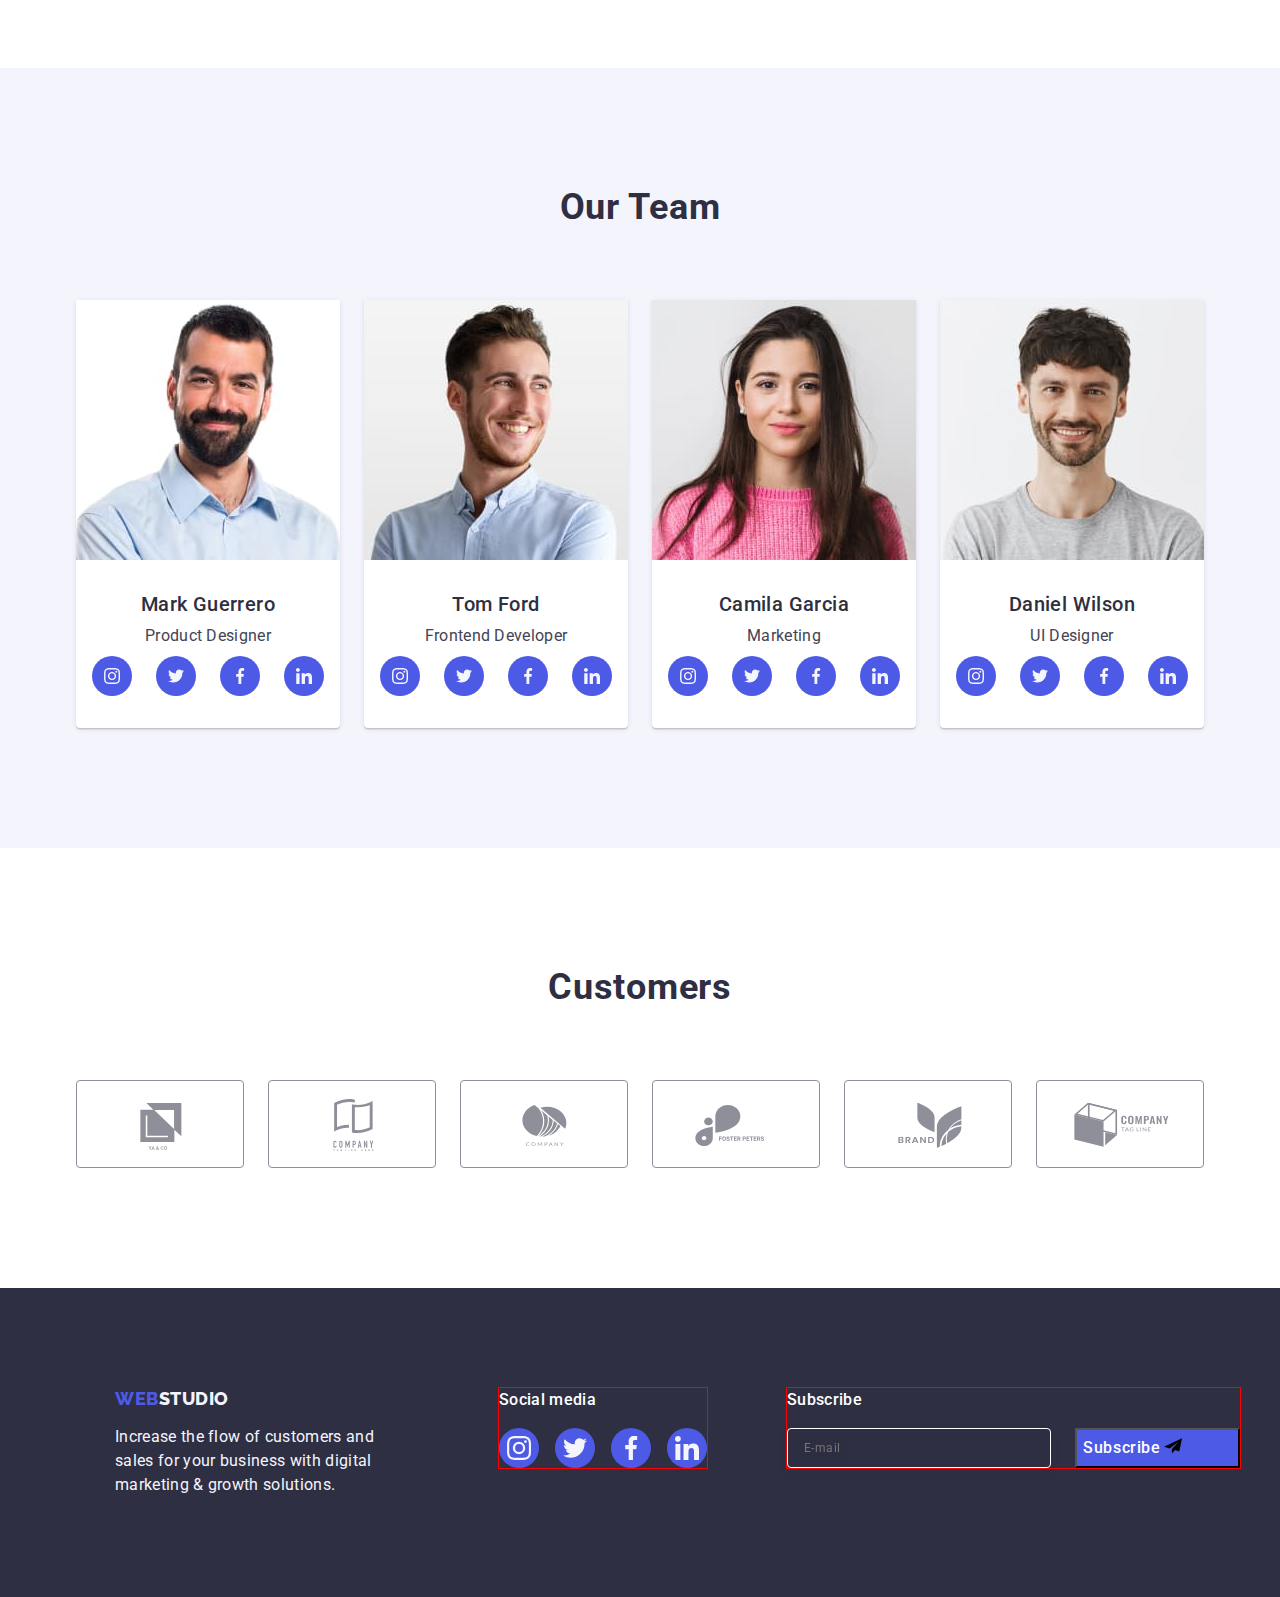
==== commit cd2567ab: "up" ====
--- a/index.html
+++ b/index.html
@@ -435,10 +435,19 @@
               <input
                 class="cont-form-inp-footer"
                 type="email"
+                name="email"
                 placeholder="E-mail"
+                id="email"
+                required
+                pattern="[a-zA-Zа-яА-ЯіІїЇґҐєЄʼ]+"
               />
             </label>
-            <button type="submit" class="btn-foot-subscr">Subscribe</button>
+            <button type="submit" class="btn-foot-subscr">
+              Subscribe
+              <svg class="svg-foot-subscr" width="24" height="24">
+                <use href="./images/icons.svg#icon-subscribe"></use>
+              </svg>
+            </button>
           </form>
         </div>
       </div>
--- a/css/style.css
+++ b/css/style.css
@@ -476,23 +476,28 @@
 }
 
 .form-lable-footer {
+  margin-right: 24px;
 }
 
 .cont-form-inp-footer {
   width: 264px;
   height: 40px;
-  margin-right: 24px;
+  padding-left: 16px;
   font-size: 12px;
-  line-height: 2;
+  line-height: 1.5;
   letter-spacing: 0.04em;
-  color: #ffffff;
-  border: 1px solid #ffffff;
+  color: var(--bg-color-head);
+  border: 1px solid var(--bg-color-head);
   filter: drop-shadow(0px 4px 4px rgba(0, 0, 0, 0.15));
   border-radius: 4px;
-  background-color: var(--color-text-sec);
+  /* background-color: var(--color-text-sec); */
+  background-color: transparent;
 }
 
 .btn-foot-subscr {
+  display: flex;
+  align-items: center;
+  text-align: center;
   min-width: 165px;
   height: 40px;
 
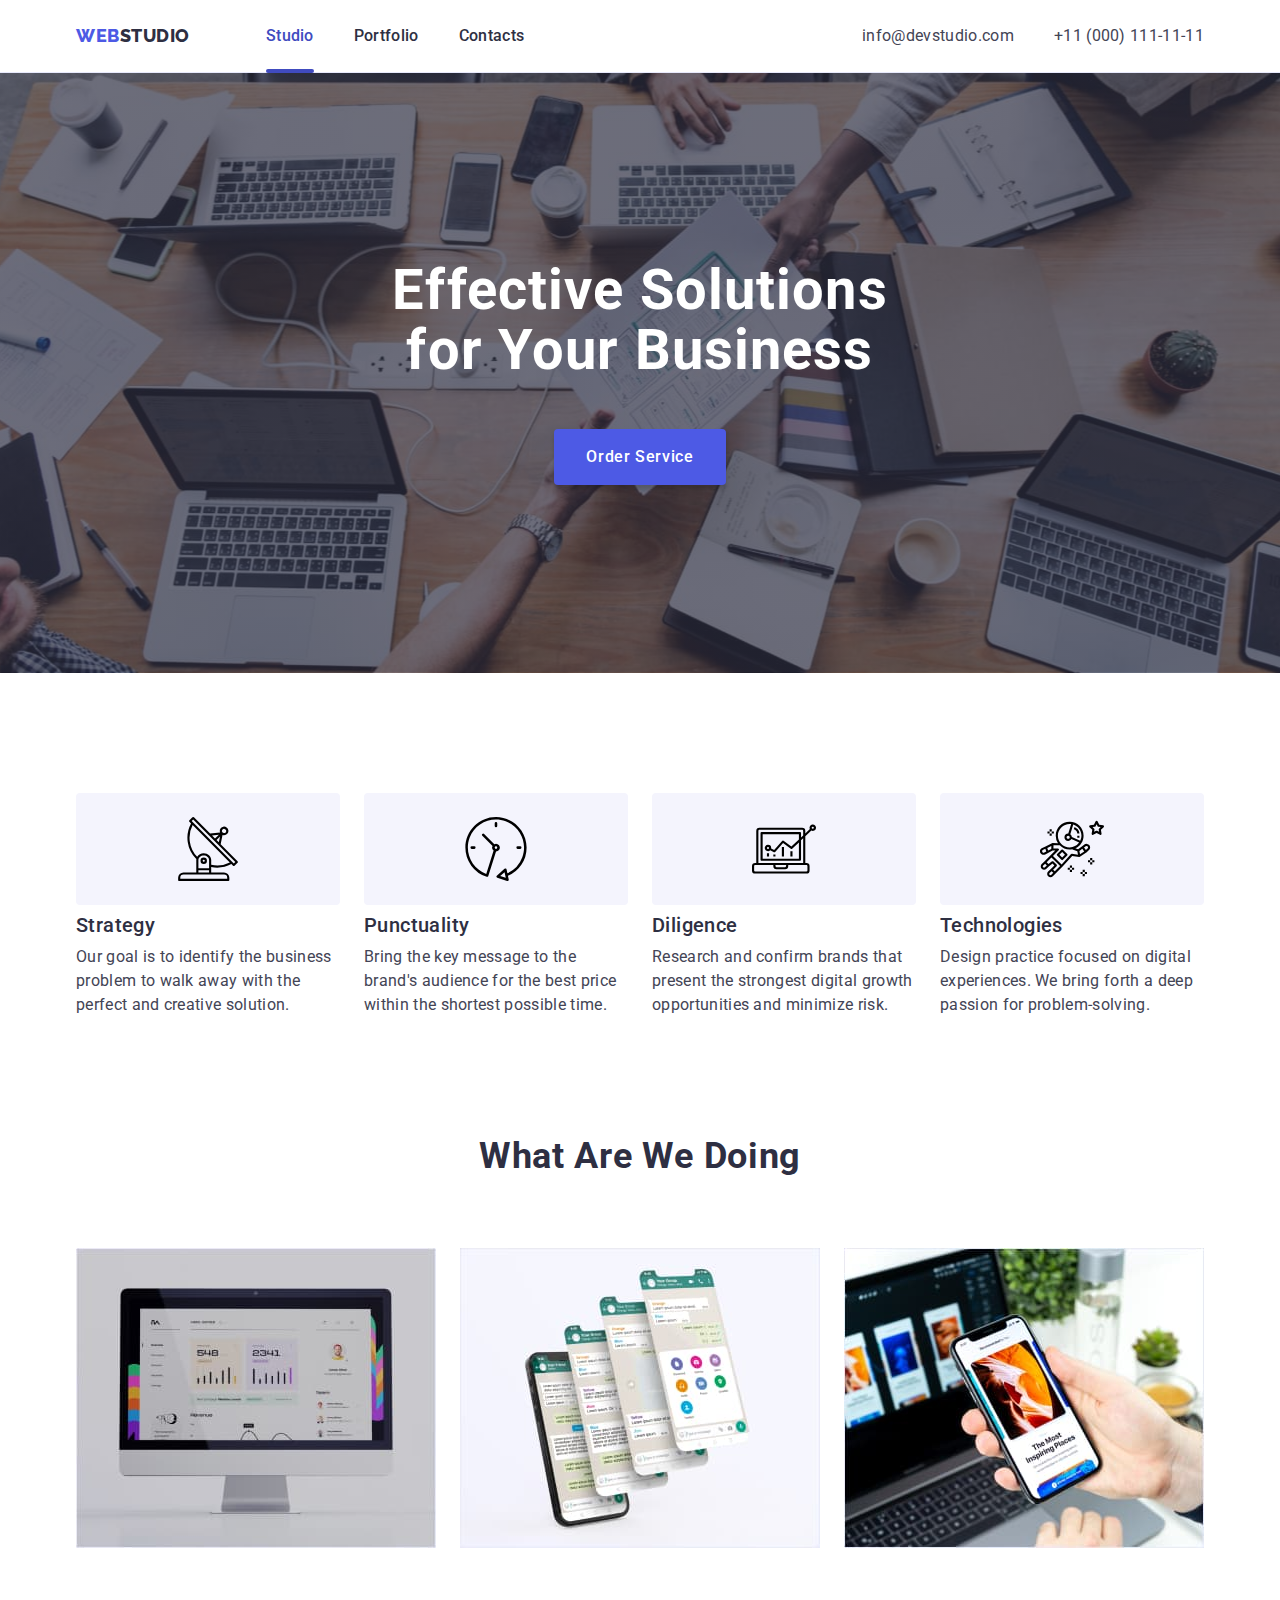
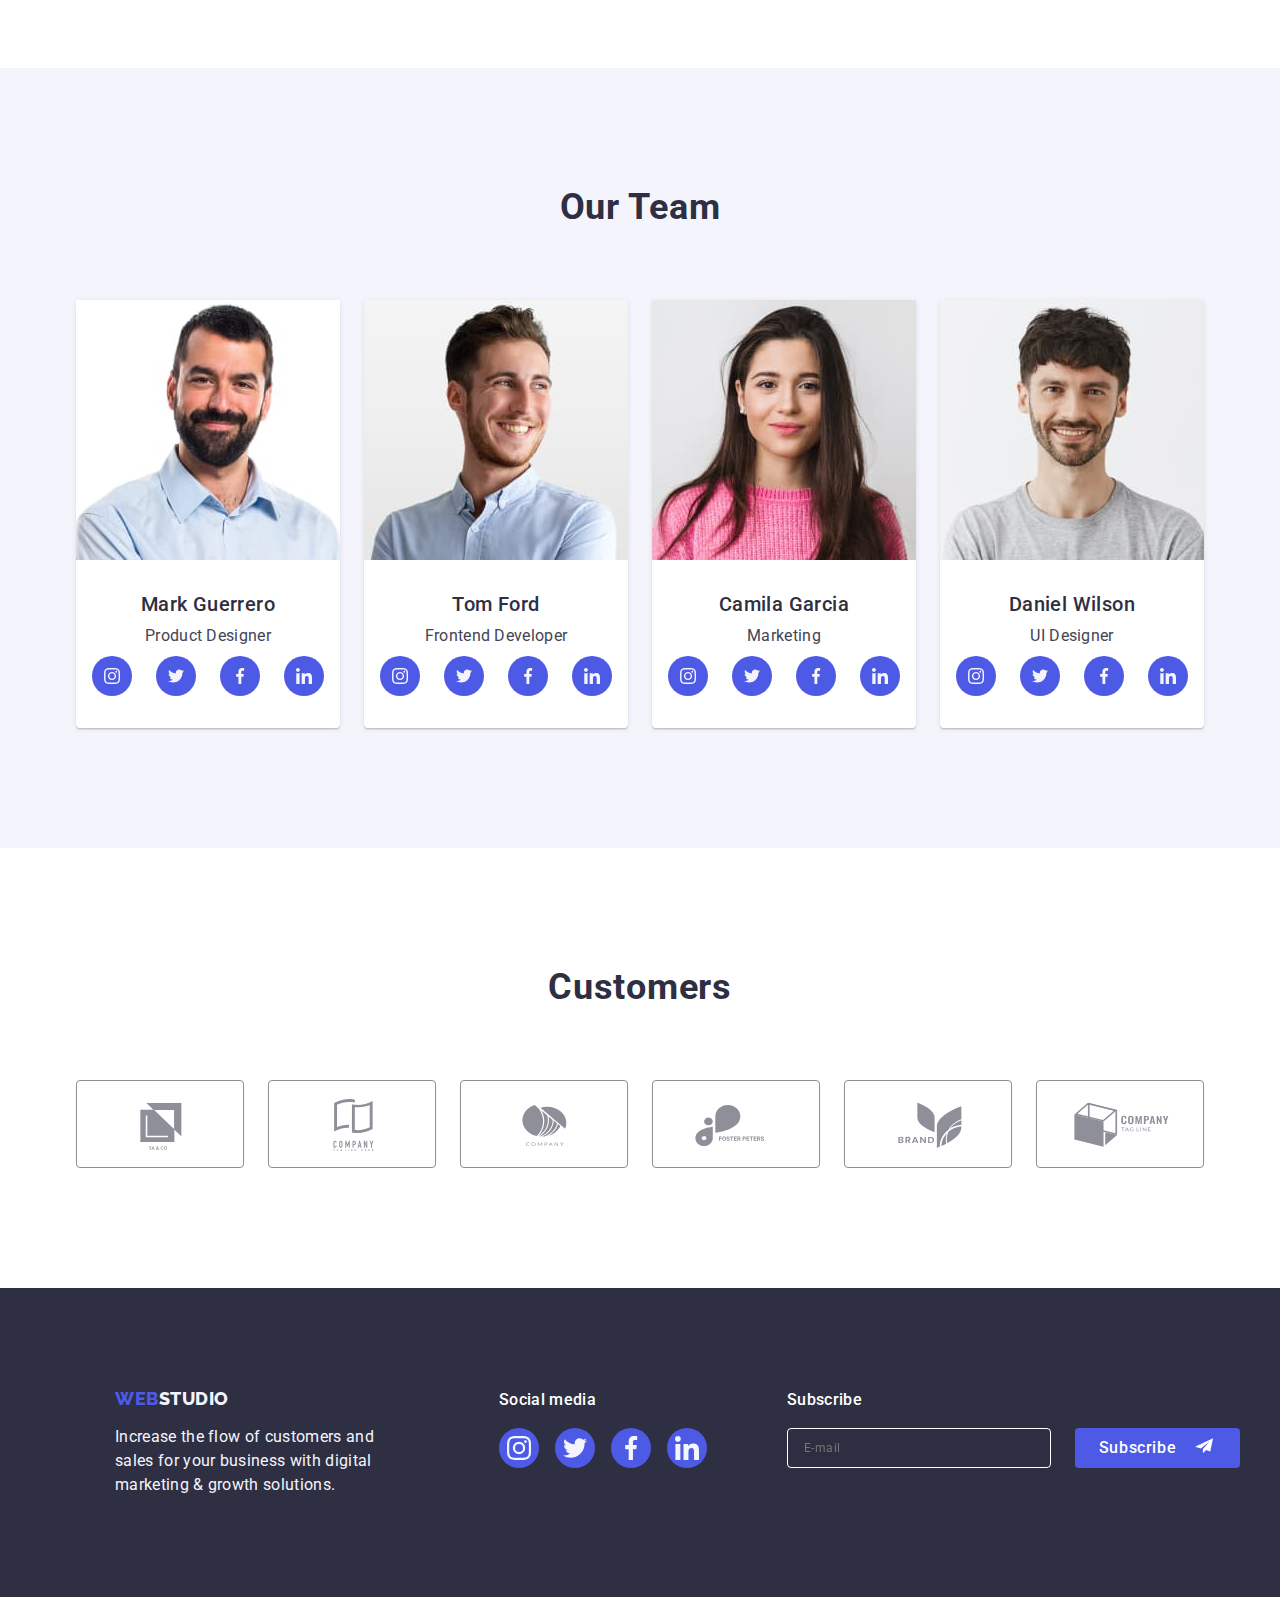
==== commit f4aaf4f0: "up" ====
--- a/index.html
+++ b/index.html
@@ -431,15 +431,14 @@
         <div class="container-footer-form-cont">
           <p class="desc-foot-svg">Subscribe</p>
           <form class="cont-form-footer">
-            <label class="form-lable-footer" for="email">
+            <label class="form-lable-footer" for="mail">
               <input
                 class="cont-form-inp-footer"
                 type="email"
-                name="email"
+                name="mail"
                 placeholder="E-mail"
-                id="email"
+                id="mail"
                 required
-                pattern="[a-zA-Zа-яА-ЯіІїЇґҐєЄʼ]+"
               />
             </label>
             <button type="submit" class="btn-foot-subscr">
@@ -461,8 +460,6 @@
             <use href="./images/icons.svg#icon-close-modal"></use>
           </svg>
         </button>
-
-        <!-- DZ-6 -->
 
         <p class="desc-title-modal-form">
           Leave your contacts and we will call you back
--- a/css/style.css
+++ b/css/style.css
@@ -451,7 +451,6 @@
 /****** SVG - Footer ******/
 
 .container-foot-svg {
-  outline: 1px solid red;
   margin-right: 80px;
 }
 
@@ -466,10 +465,6 @@
 /****** /SVG - Footer ******/
 
 /******  Footer - Form - Subscr ******/
-
-.container-footer-form-cont {
-  outline: 1px solid red;
-}
 
 .cont-form-footer {
   display: flex;
@@ -490,24 +485,36 @@
   border: 1px solid var(--bg-color-head);
   filter: drop-shadow(0px 4px 4px rgba(0, 0, 0, 0.15));
   border-radius: 4px;
-  /* background-color: var(--color-text-sec); */
   background-color: transparent;
 }
 
 .btn-foot-subscr {
   display: flex;
+  justify-content: center;
   align-items: center;
   text-align: center;
   min-width: 165px;
   height: 40px;
 
-  font-family: "Roboto";
+  font-family: "Roboto", sans-serif;
   font-weight: 500;
   font-size: 16px;
   line-height: 1.5;
   letter-spacing: 0.04em;
   color: var(--bg-color-head);
   background-color: var(--color-logo);
+  border: none;
+  border-radius: 4px;
+}
+
+.btn-foot-subscr:hover,
+.btn-foot-subscr:focus {
+  background-color: var(--color-text-hover-focus);
+}
+
+.svg-foot-subscr {
+  margin-left: 16px;
+  fill: var(--bg-color-head);
 }
 
 /******  /Footer - Form - Subscr ******/
@@ -805,12 +812,8 @@
 .chek-box:checked + .form-label-chekbox > .container-checkbox-svg {
   background-color: var(--color-text-hover-focus);
   border: none;
-  fill: #ffffff;
-  border-color: #404bbf;
-}
-
-.chek-box:focus + .form-label-chekbox > .container-checkbox-svg {
-  border-color: var(--color-logo);
+  fill: var(--bg-color-head);
+  border-color: var(--color-text-hover-focus);
 }
 
 .accept-link {
